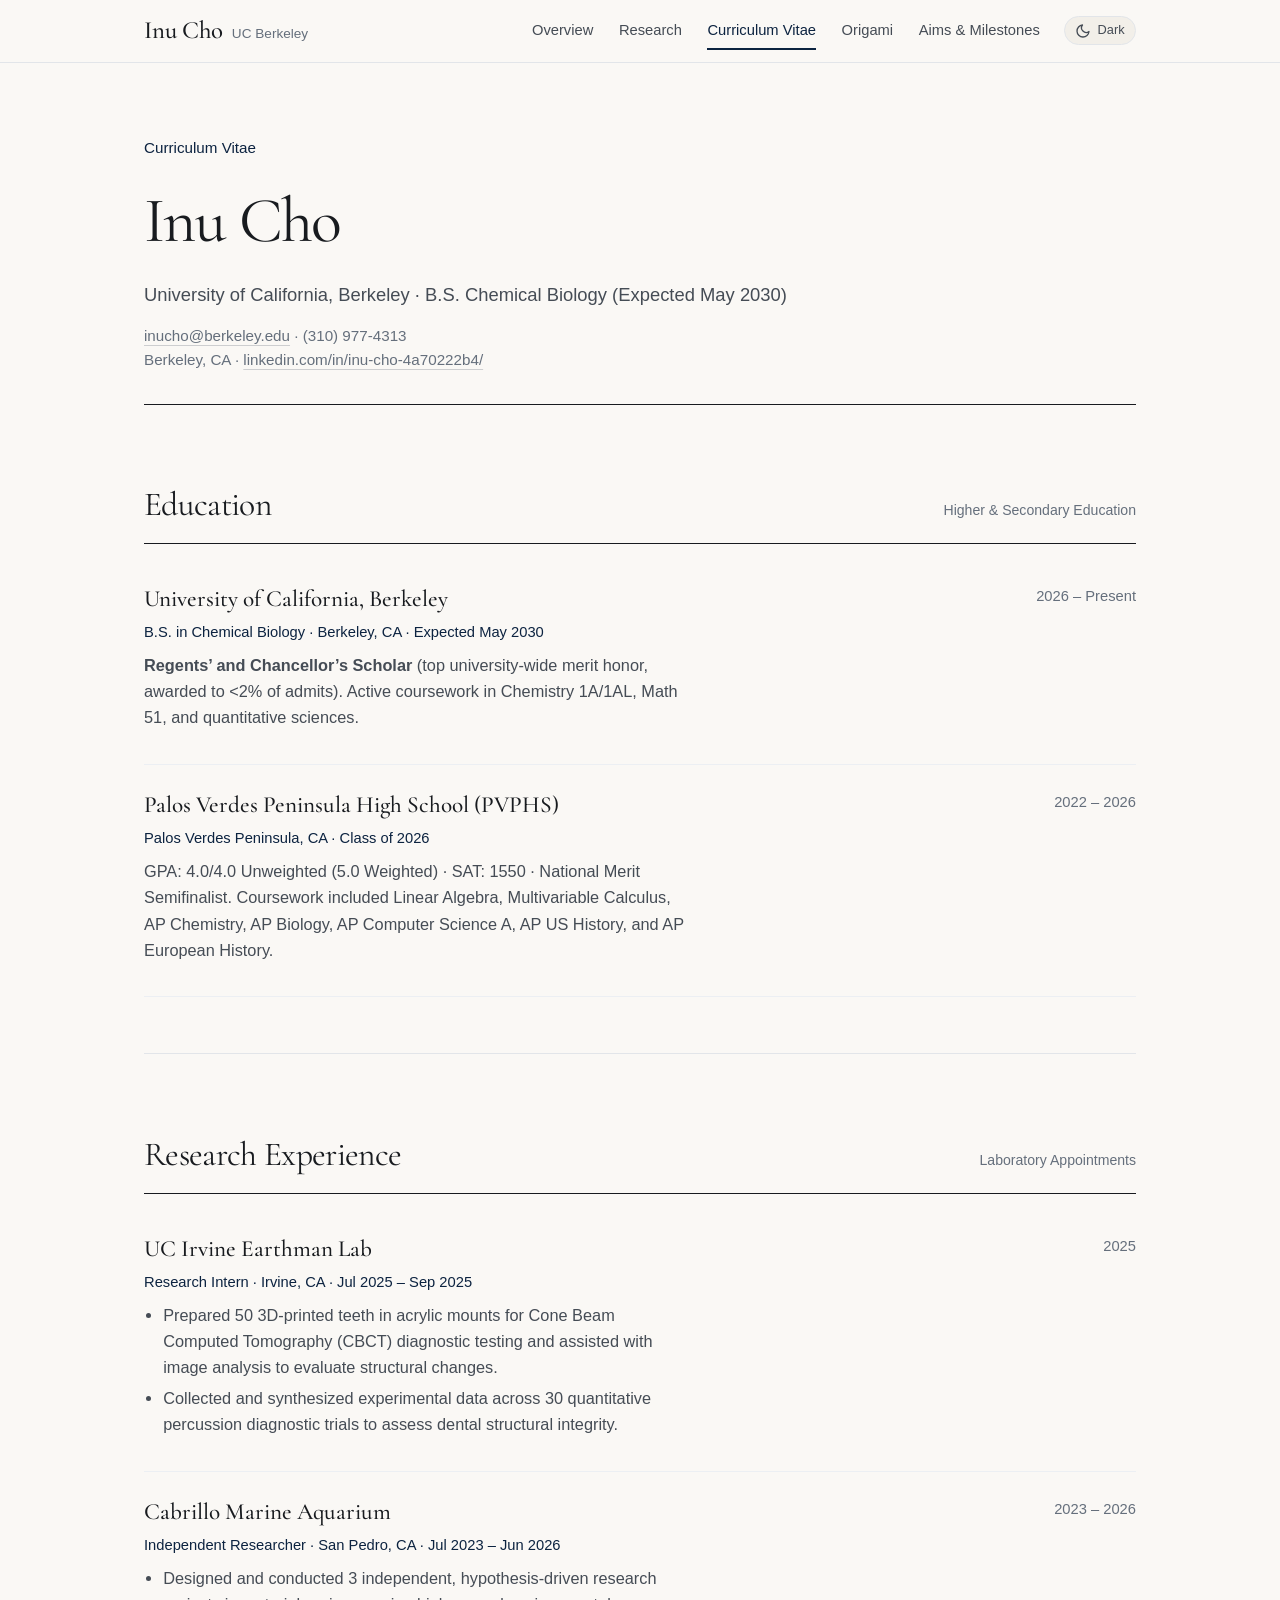
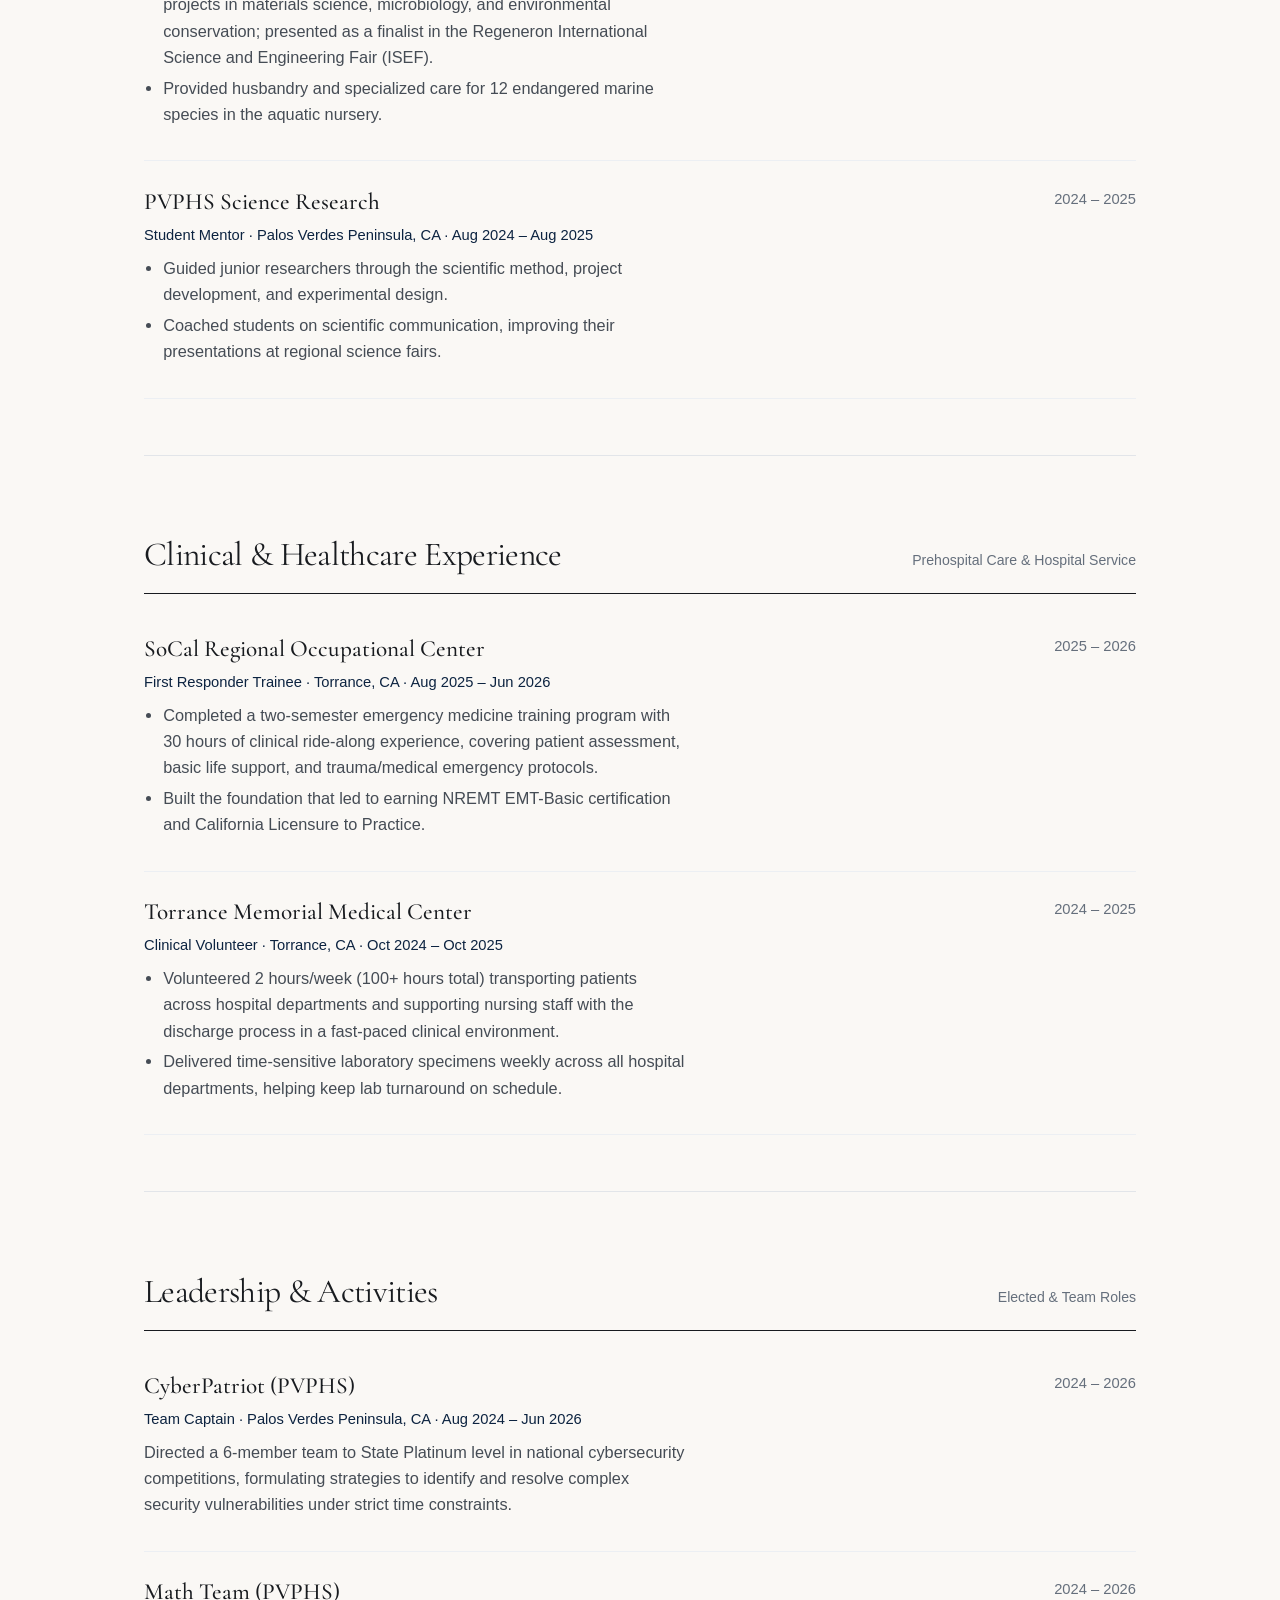
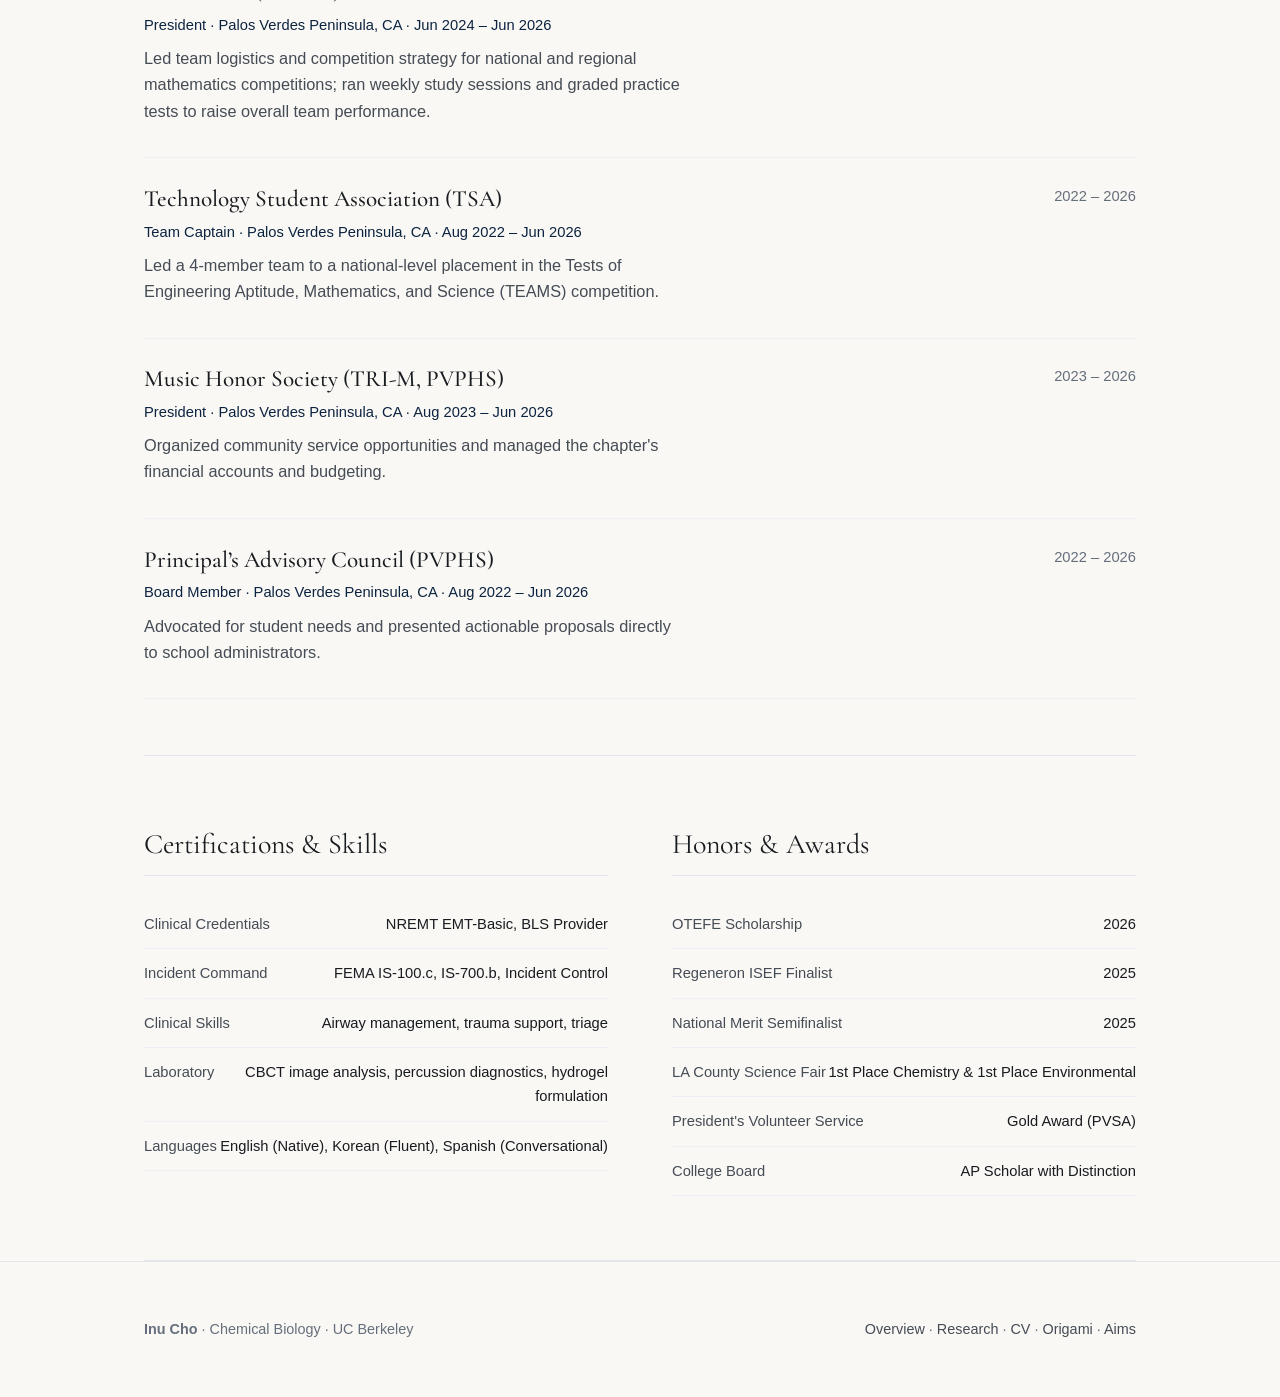
==== cv.html @ 5d8e4f41 "Initial portfolio commit" ====
<!doctype html>
<html lang="en">
<head>
<meta charset="utf-8">
<meta name="viewport" content="width=device-width,initial-scale=1">
<meta name="color-scheme" content="light dark">
<title>Curriculum Vitae — Inu Cho</title>
<meta name="description" content="Curriculum Vitae of Inu Cho: Regents' and Chancellor's Scholar at UC Berkeley, NREMT-Certified EMT, researcher.">
<link rel="icon" href="assets/favicon.svg" type="image/svg+xml">
<link rel="preconnect" href="https://fonts.googleapis.com">
<link rel="preconnect" href="https://fonts.gstatic.com" crossorigin>
<link href="https://fonts.googleapis.com/css2?family=Cormorant+Garamond:ital,wght@0,400;0,500;0,600;1,400&display=swap" rel="stylesheet">
<link rel="stylesheet" href="assets/site.css">
<script>
  (function() {
    try {
      const savedTheme = localStorage.getItem('inu_theme');
      if (savedTheme) {
        document.documentElement.setAttribute('data-theme', savedTheme);
      } else {
        const prefersDark = window.matchMedia('(prefers-color-scheme: dark)').matches;
        document.documentElement.setAttribute('data-theme', prefersDark ? 'dark' : 'light');
      }
    } catch (e) {}
  })();
</script>
</head>
<body>
<a class="skip" href="#main">Skip to main content</a>

<header class="site-nav-bar">
  <div class="wrap">
    <a class="brand" href="index.html">
      <span class="name">Inu Cho</span>
      <span class="role">UC Berkeley</span>
    </a>
    <div class="nav-cluster">
      <nav class="site-links" aria-label="Main Navigation">
        <a href="index.html">Overview</a>
        <a href="research.html">Research</a>
        <a href="cv.html" aria-current="page">Curriculum Vitae</a>
        <a href="origami.html">Origami</a>
        <a href="goals.html">Aims &amp; Milestones</a>
      </nav>
      <button class="theme-toggle" id="theme-toggle" type="button" aria-label="Toggle dark mode" title="Toggle dark mode">
        <svg class="theme-icon-sun" aria-hidden="true" width="16" height="16" viewBox="0 0 24 24" fill="none" stroke="currentColor" stroke-width="2" stroke-linecap="round" stroke-linejoin="round">
          <circle cx="12" cy="12" r="5"></circle>
          <line x1="12" y1="1" x2="12" y2="3"></line>
          <line x1="12" y1="21" x2="12" y2="23"></line>
          <line x1="4.22" y1="4.22" x2="5.64" y2="5.64"></line>
          <line x1="18.36" y1="18.36" x2="19.78" y2="19.78"></line>
          <line x1="1" y1="12" x2="3" y2="12"></line>
          <line x1="21" y1="12" x2="23" y2="12"></line>
          <line x1="4.22" y1="19.78" x2="5.64" y2="18.36"></line>
          <line x1="18.36" y1="5.64" x2="19.78" y2="4.22"></line>
        </svg>
        <svg class="theme-icon-moon" aria-hidden="true" width="16" height="16" viewBox="0 0 24 24" fill="none" stroke="currentColor" stroke-width="2" stroke-linecap="round" stroke-linejoin="round">
          <path d="M21 12.79A9 9 0 1 1 11.21 3 7 7 0 0 0 21 12.79z"></path>
        </svg>
        <span class="theme-toggle-text">Dark</span>
      </button>
    </div>
  </div>
</header>

<main class="wrap" id="main">
  <!-- CV Header: completely unified left-aligned stack -->
  <header class="cv-page-header" style="padding: 4.5rem 0 2rem; border-bottom: 1px solid var(--ink); text-align: left;">
    <p class="subhead" style="color: var(--navy); font-size: 0.95rem; font-weight: 500; margin: 0 0 0.5rem; text-align: left;">Curriculum Vitae</p>
    <h1 class="cv-page-name" style="font-family: var(--font-serif); font-size: clamp(2.75rem, 6vw, 4rem); font-weight: 400; margin: 0 0 0.4rem; letter-spacing: -0.025em; color: var(--ink); text-align: left;">
      Inu Cho
    </h1>
    <p class="cv-page-sub" style="font-size: 1.15rem; color: var(--muted); margin: 0 0 0.85rem; text-align: left;">
      University of California, Berkeley &middot; B.S. Chemical Biology (Expected May 2030)
    </p>
    <div class="cv-contact-lines" style="font-size: 0.95rem; color: var(--faint); line-height: 1.6; text-align: left; margin: 0; padding: 0;">
      <div style="text-align: left; margin: 0;"><a href="mailto:inucho@berkeley.edu">inucho@berkeley.edu</a> &middot; (310) 977-4313</div>
      <div style="text-align: left; margin: 0;">Berkeley, CA &middot; <a href="https://www.linkedin.com/in/inu-cho-4a70222b4/" target="_blank" rel="noopener">linkedin.com/in/inu-cho-4a70222b4/</a></div>
    </div>
  </header>

  <!-- Education -->
  <section class="content-section" id="education" data-sc-in>
    <div class="section-head">
      <h2>Education</h2>
      <span class="section-note">Higher &amp; Secondary Education</span>
    </div>

    <ul class="editorial-list">
      <li>
        <div>
          <h3 class="item-heading">University of California, Berkeley</h3>
          <div class="item-meta">B.S. in Chemical Biology · Berkeley, CA · Expected May 2030</div>
          <p class="item-desc">
            <strong>Regents’ and Chancellor’s Scholar</strong> (top university-wide merit honor, awarded to &lt;2% of admits). Active coursework in Chemistry 1A/1AL, Math 51, and quantitative sciences.
          </p>
        </div>
        <div class="item-date">2026 – Present</div>
      </li>

      <li>
        <div>
          <h3 class="item-heading">Palos Verdes Peninsula High School (PVPHS)</h3>
          <div class="item-meta">Palos Verdes Peninsula, CA · Class of 2026</div>
          <p class="item-desc">
            GPA: 4.0/4.0 Unweighted (5.0 Weighted) · SAT: 1550 · National Merit Semifinalist. Coursework included Linear Algebra, Multivariable Calculus, AP Chemistry, AP Biology, AP Computer Science A, AP US History, and AP European History.
          </p>
        </div>
        <div class="item-date">2022 – 2026</div>
      </li>
    </ul>
  </section>

  <!-- Research Experience -->
  <section class="content-section" id="research-experience" data-sc-in>
    <div class="section-head">
      <h2>Research Experience</h2>
      <span class="section-note">Laboratory Appointments</span>
    </div>

    <ul class="editorial-list">
      <li>
        <div>
          <h3 class="item-heading">UC Irvine Earthman Lab</h3>
          <div class="item-meta">Research Intern · Irvine, CA · Jul 2025 – Sep 2025</div>
          <div class="item-desc">
            <ul>
              <li>Prepared 50 3D-printed teeth in acrylic mounts for Cone Beam Computed Tomography (CBCT) diagnostic testing and assisted with image analysis to evaluate structural changes.</li>
              <li>Collected and synthesized experimental data across 30 quantitative percussion diagnostic trials to assess dental structural integrity.</li>
            </ul>
          </div>
        </div>
        <div class="item-date">2025</div>
      </li>

      <li>
        <div>
          <h3 class="item-heading">Cabrillo Marine Aquarium</h3>
          <div class="item-meta">Independent Researcher · San Pedro, CA · Jul 2023 – Jun 2026</div>
          <div class="item-desc">
            <ul>
              <li>Designed and conducted 3 independent, hypothesis-driven research projects in materials science, microbiology, and environmental conservation; presented as a finalist in the Regeneron International Science and Engineering Fair (ISEF).</li>
              <li>Provided husbandry and specialized care for 12 endangered marine species in the aquatic nursery.</li>
            </ul>
          </div>
        </div>
        <div class="item-date">2023 – 2026</div>
      </li>

      <li>
        <div>
          <h3 class="item-heading">PVPHS Science Research</h3>
          <div class="item-meta">Student Mentor · Palos Verdes Peninsula, CA · Aug 2024 – Aug 2025</div>
          <div class="item-desc">
            <ul>
              <li>Guided junior researchers through the scientific method, project development, and experimental design.</li>
              <li>Coached students on scientific communication, improving their presentations at regional science fairs.</li>
            </ul>
          </div>
        </div>
        <div class="item-date">2024 – 2025</div>
      </li>
    </ul>
  </section>

  <!-- Clinical & Healthcare Experience -->
  <section class="content-section" id="clinical" data-sc-in>
    <div class="section-head">
      <h2>Clinical &amp; Healthcare Experience</h2>
      <span class="section-note">Prehospital Care &amp; Hospital Service</span>
    </div>

    <ul class="editorial-list">
      <li>
        <div>
          <h3 class="item-heading">SoCal Regional Occupational Center</h3>
          <div class="item-meta">First Responder Trainee · Torrance, CA · Aug 2025 – Jun 2026</div>
          <div class="item-desc">
            <ul>
              <li>Completed a two-semester emergency medicine training program with 30 hours of clinical ride-along experience, covering patient assessment, basic life support, and trauma/medical emergency protocols.</li>
              <li>Built the foundation that led to earning NREMT EMT-Basic certification and California Licensure to Practice.</li>
            </ul>
          </div>
        </div>
        <div class="item-date">2025 – 2026</div>
      </li>

      <li>
        <div>
          <h3 class="item-heading">Torrance Memorial Medical Center</h3>
          <div class="item-meta">Clinical Volunteer · Torrance, CA · Oct 2024 – Oct 2025</div>
          <div class="item-desc">
            <ul>
              <li>Volunteered 2 hours/week (100+ hours total) transporting patients across hospital departments and supporting nursing staff with the discharge process in a fast-paced clinical environment.</li>
              <li>Delivered time-sensitive laboratory specimens weekly across all hospital departments, helping keep lab turnaround on schedule.</li>
            </ul>
          </div>
        </div>
        <div class="item-date">2024 – 2025</div>
      </li>
    </ul>
  </section>

  <!-- Leadership & Activities -->
  <section class="content-section" id="leadership" data-sc-in>
    <div class="section-head">
      <h2>Leadership &amp; Activities</h2>
      <span class="section-note">Elected &amp; Team Roles</span>
    </div>

    <ul class="editorial-list">
      <li>
        <div>
          <h3 class="item-heading">CyberPatriot (PVPHS)</h3>
          <div class="item-meta">Team Captain · Palos Verdes Peninsula, CA · Aug 2024 – Jun 2026</div>
          <div class="item-desc">
            Directed a 6-member team to State Platinum level in national cybersecurity competitions, formulating strategies to identify and resolve complex security vulnerabilities under strict time constraints.
          </div>
        </div>
        <div class="item-date">2024 – 2026</div>
      </li>

      <li>
        <div>
          <h3 class="item-heading">Math Team (PVPHS)</h3>
          <div class="item-meta">President · Palos Verdes Peninsula, CA · Jun 2024 – Jun 2026</div>
          <div class="item-desc">
            Led team logistics and competition strategy for national and regional mathematics competitions; ran weekly study sessions and graded practice tests to raise overall team performance.
          </div>
        </div>
        <div class="item-date">2024 – 2026</div>
      </li>

      <li>
        <div>
          <h3 class="item-heading">Technology Student Association (TSA)</h3>
          <div class="item-meta">Team Captain · Palos Verdes Peninsula, CA · Aug 2022 – Jun 2026</div>
          <div class="item-desc">
            Led a 4-member team to a national-level placement in the Tests of Engineering Aptitude, Mathematics, and Science (TEAMS) competition.
          </div>
        </div>
        <div class="item-date">2022 – 2026</div>
      </li>

      <li>
        <div>
          <h3 class="item-heading">Music Honor Society (TRI-M, PVPHS)</h3>
          <div class="item-meta">President · Palos Verdes Peninsula, CA · Aug 2023 – Jun 2026</div>
          <div class="item-desc">
            Organized community service opportunities and managed the chapter's financial accounts and budgeting.
          </div>
        </div>
        <div class="item-date">2023 – 2026</div>
      </li>

      <li>
        <div>
          <h3 class="item-heading">Principal’s Advisory Council (PVPHS)</h3>
          <div class="item-meta">Board Member · Palos Verdes Peninsula, CA · Aug 2022 – Jun 2026</div>
          <div class="item-desc">
            Advocated for student needs and presented actionable proposals directly to school administrators.
          </div>
        </div>
        <div class="item-date">2022 – 2026</div>
      </li>
    </ul>
  </section>

  <!-- Certifications, Skills & Honors Grid -->
  <section class="grid-two-col" data-sc-in>
    <div class="grid-col">
      <h3>Certifications &amp; Skills</h3>
      <ul class="info-rows">
        <li><span class="label">Clinical Credentials</span><span class="val">NREMT EMT-Basic, BLS Provider</span></li>
        <li><span class="label">Incident Command</span><span class="val">FEMA IS-100.c, IS-700.b, Incident Control</span></li>
        <li><span class="label">Clinical Skills</span><span class="val">Airway management, trauma support, triage</span></li>
        <li><span class="label">Laboratory</span><span class="val">CBCT image analysis, percussion diagnostics, hydrogel formulation</span></li>
        <li><span class="label">Languages</span><span class="val">English (Native), Korean (Fluent), Spanish (Conversational)</span></li>
      </ul>
    </div>

    <div class="grid-col">
      <h3>Honors &amp; Awards</h3>
      <ul class="info-rows">
        <li><span class="label">OTEFE Scholarship</span><span class="val">2026</span></li>
        <li><span class="label">Regeneron ISEF Finalist</span><span class="val">2025</span></li>
        <li><span class="label">National Merit Semifinalist</span><span class="val">2025</span></li>
        <li><span class="label">LA County Science Fair</span><span class="val">1st Place Chemistry &amp; 1st Place Environmental</span></li>
        <li><span class="label">President's Volunteer Service</span><span class="val">Gold Award (PVSA)</span></li>
        <li><span class="label">College Board</span><span class="val">AP Scholar with Distinction</span></li>
      </ul>
    </div>
  </section>
</main>

<footer class="site-footer">
  <div class="wrap">
    <div>
      <strong>Inu Cho</strong> &middot; Chemical Biology &middot; UC Berkeley
    </div>
    <div>
      <a href="index.html">Overview</a> &middot;
      <a href="research.html">Research</a> &middot;
      <a href="cv.html">CV</a> &middot;
      <a href="origami.html">Origami</a> &middot;
      <a href="goals.html">Aims</a>
    </div>
  </div>
</footer>

<script src="assets/scrollcraft.js"></script>
<script src="assets/site.js"></script>
</body>
</html>
---- assets/site.css ----
/* ==========================================================================
   Inu Cho — Academic & Clinical Portfolio
   Design Authority & Craft System
   Palette: Elegant Off-White (#FAF8F5), Deep Oxford Navy (#0C2340), Crisp Ink (#181B1F)
   ========================================================================== */

:root {
  color-scheme: light dark;

  /* Refined Editorial Palette — Light (Default) */
  --bg:           #FAF8F5;   /* Warm parchment off-white */
  --surface:      #F2EFE9;   /* Subtle tinted stone */
  --card-bg:      #FFFFFF;
  --ink:          #181B1F;   /* Crisp deep charcoal */
  --navy:         #0C2340;   /* Academic Oxford/Berkeley navy */
  --navy-hover:   #061324;
  --navy-wash:    #EEF3F8;   /* Quiet tinted slate */
  --navy-border:  #D4DFEC;
  --muted:        #454C55;   /* Secondary prose */
  --faint:        #6E7782;   /* Metadata & subtle dates */
  --rule:         #E2E5E9;   /* Hairline borders */
  --rule-subtle:  #ECEFF3;
  --focus:        #0C2340;
  --shadow-sm:    0 1px 3px rgba(12, 35, 64, 0.05);
  --shadow-md:    0 4px 16px rgba(12, 35, 64, 0.08);

  /* Typography */
  --font-serif: "Cormorant Garamond", "Newsreader", "Iowan Old Style", Georgia, serif;
  --font-sans:  -apple-system, BlinkMacSystemFont, "Segoe UI", Roboto, "Helvetica Neue", Arial, sans-serif;
}

@media (prefers-color-scheme: dark) {
  :root:not([data-theme="light"]) {
    color-scheme: dark;
    --bg:           #0D131A;   /* Deep midnight slate navy */
    --surface:      #141D26;   /* Rich surface */
    --card-bg:      #111822;
    --ink:          #F0F4F8;   /* Bright warm ivory */
    --navy:         #8CB4E0;   /* Luminous Berkeley blue */
    --navy-hover:   #A9CAF0;
    --navy-wash:    #172433;
    --navy-border:  #25374C;
    --muted:        #B4C0CE;
    --faint:        #8E9CAE;
    --rule:         #222F3E;
    --rule-subtle:  #182330;
    --focus:        #8CB4E0;
    --shadow-sm:    0 1px 3px rgba(0, 0, 0, 0.35);
    --shadow-md:    0 4px 16px rgba(0, 0, 0, 0.55);
  }
}

html[data-theme="light"] {
  color-scheme: light !important;
  --bg:           #FAF8F5;
  --surface:      #F2EFE9;
  --card-bg:      #FFFFFF;
  --ink:          #181B1F;
  --navy:         #0C2340;
  --navy-hover:   #061324;
  --navy-wash:    #EEF3F8;
  --navy-border:  #D4DFEC;
  --muted:        #454C55;
  --faint:        #656F7C;
  --rule:         #E2E5E9;
  --rule-subtle:  #ECEFF3;
  --focus:        #0C2340;
  --shadow-sm:    0 1px 3px rgba(12, 35, 64, 0.05);
  --shadow-md:    0 4px 16px rgba(12, 35, 64, 0.08);
}

html[data-theme="dark"] {
  color-scheme: dark !important;
  --bg:           #0D131A;
  --surface:      #141D26;
  --card-bg:      #111822;
  --ink:          #F0F4F8;
  --navy:         #8CB4E0;
  --navy-hover:   #A9CAF0;
  --navy-wash:    #172433;
  --navy-border:  #25374C;
  --muted:        #B4C0CE;
  --faint:        #8E9CAE;
  --rule:         #222F3E;
  --rule-subtle:  #182330;
  --focus:        #8CB4E0;
  --shadow-sm:    0 1px 3px rgba(0, 0, 0, 0.35);
  --shadow-md:    0 4px 16px rgba(0, 0, 0, 0.55);
}

*, *::before, *::after {
  box-sizing: border-box;
}

html {
  -webkit-text-size-adjust: 100%;
  scroll-padding-top: 5rem;
  scroll-behavior: smooth;
  -webkit-overflow-scrolling: touch;
}

@media (prefers-reduced-motion: no-preference) {
  html {
    scroll-behavior: smooth;
  }
}

/* Enable native multi-page view transitions */
@view-transition {
  navigation: auto;
}

@media (prefers-reduced-motion: no-preference) {
  ::view-transition-old(root) {
    animation: 160ms cubic-bezier(0.4, 0, 1, 1) both vtFadeOut;
  }
  ::view-transition-new(root) {
    animation: 220ms cubic-bezier(0.16, 1, 0.3, 1) both vtFadeIn;
  }
  @keyframes vtFadeOut {
    from { opacity: 1; transform: translateY(0); }
    to { opacity: 0; transform: translateY(-3px); }
  }
  @keyframes vtFadeIn {
    from { opacity: 0; transform: translateY(3px); }
    to { opacity: 1; transform: translateY(0); }
  }

  /* Progressive smooth entrance animation */
  main {
    animation: mainFadeIn 0.24s cubic-bezier(0.16, 1, 0.3, 1) backwards;
  }
  body.page-leaving main {
    opacity: 0;
    transform: translateY(-3px);
    transition: opacity 0.14s cubic-bezier(0.4, 0, 1, 1), transform 0.14s cubic-bezier(0.4, 0, 1, 1);
  }
  @keyframes mainFadeIn {
    from {
      opacity: 0;
      transform: translateY(4px);
    }
    to {
      opacity: 1;
      transform: translateY(0);
    }
  }
}

/* Tailored slim, smooth scrollbar */
@media (pointer: fine) {
  ::-webkit-scrollbar {
    width: 9px;
    height: 9px;
  }
  ::-webkit-scrollbar-track {
    background: var(--bg);
  }
  ::-webkit-scrollbar-thumb {
    background: var(--rule);
    border: 2px solid var(--bg);
    border-radius: 999px;
  }
  ::-webkit-scrollbar-thumb:hover {
    background: var(--faint);
  }
  * {
    scrollbar-width: thin;
    scrollbar-color: var(--rule) var(--bg);
  }
}

body {
  margin: 0;
  background-color: var(--bg);
  color: var(--ink);
  font-family: var(--font-sans);
  font-size: 1.0625rem;
  line-height: 1.65;
  font-weight: 400;
  -webkit-font-smoothing: antialiased;
  -moz-osx-font-smoothing: grayscale;
  min-height: 100dvh;
  display: flex;
  flex-direction: column;
}

/* Browser surface customization — custom scrollbars, selection, focus */
::selection {
  background-color: var(--navy-wash);
  color: var(--navy);
}

main {
  flex: 1;
  width: 100%;
}

img {
  max-width: 100%;
  height: auto;
  display: block;
}

p {
  margin: 0 0 1.25em;
  max-width: 65ch;
}

ul, ol {
  margin: 0;
  padding: 0;
  list-style: none;
}

/* Tasteful links: quiet hairline underline that turns navy on hover */
a {
  color: inherit;
  text-decoration: underline;
  text-decoration-thickness: 1px;
  text-underline-offset: 0.24em;
  text-decoration-color: color-mix(in srgb, currentColor 30%, transparent);
  transition: color 0.15s ease, text-decoration-color 0.15s ease;
}

a:hover {
  color: var(--navy);
  text-decoration-color: var(--navy);
}

:focus-visible {
  outline: 2px solid var(--focus);
  outline-offset: 3px;
  border-radius: 2px;
}

.wrap {
  max-width: 66rem;
  margin: 0 auto;
  padding: 0 2rem;
}

.skip {
  position: absolute;
  left: 1.5rem;
  top: -3.5rem;
  background: var(--surface);
  color: var(--ink);
  padding: 0.5rem 1rem;
  z-index: 100;
  font-size: 0.85rem;
  border: 1px solid var(--rule);
}
.skip:focus {
  top: 1rem;
}

/* ==========================================================================
   Header Navigation — Minimal, refined, perfectly aligned
   ========================================================================== */

.site-nav-bar {
  position: sticky;
  top: 0;
  z-index: 50;
  background: color-mix(in srgb, var(--bg) 92%, transparent);
  backdrop-filter: blur(12px);
  -webkit-backdrop-filter: blur(12px);
  border-bottom: 1px solid var(--rule);
}

.site-nav-bar .wrap {
  display: flex;
  align-items: center;
  justify-content: space-between;
  min-height: 3.85rem;
  gap: 1.5rem;
}

.brand {
  display: flex;
  align-items: baseline;
  gap: 0.6rem;
  text-decoration: none;
  color: var(--ink);
}

.brand .name {
  font-family: var(--font-serif);
  font-size: 1.55rem;
  font-weight: 500;
  letter-spacing: -0.01em;
  color: var(--ink);
}

.brand .role {
  font-size: 0.85rem;
  color: var(--faint);
  font-weight: 400;
}

.nav-cluster {
  display: flex;
  align-items: center;
  gap: 1.5rem;
}

.site-links {
  display: flex;
  gap: 1.6rem;
  font-size: 0.92rem;
}

.site-links a {
  text-decoration: none;
  color: var(--muted);
  padding: 0.35rem 0;
  border-bottom: 2px solid transparent;
  transition: color 0.15s ease, border-color 0.15s ease;
}

.site-links a:hover {
  color: var(--ink);
}

.site-links a[aria-current="page"] {
  color: var(--navy);
  font-weight: 500;
  border-bottom-color: var(--navy);
}

/* Tasteful Theme Switcher */
.theme-toggle {
  display: inline-flex;
  align-items: center;
  gap: 0.4rem;
  background: var(--surface);
  color: var(--muted);
  border: 1px solid var(--rule);
  padding: 0.35rem 0.65rem;
  border-radius: 999px;
  font-family: inherit;
  font-size: 0.8rem;
  font-weight: 500;
  cursor: pointer;
  line-height: 1;
  transition: background-color 0.15s ease, color 0.15s ease, border-color 0.15s ease;
}

.theme-toggle:hover {
  background: var(--navy-wash);
  color: var(--navy);
  border-color: var(--navy-border);
}

.theme-toggle svg {
  flex-shrink: 0;
}

/* Sun/Moon icon visibility based on data-theme and media query */
.theme-icon-sun {
  display: none;
}
.theme-icon-moon {
  display: block;
}

:root[data-theme="dark"] .theme-icon-sun {
  display: block;
}
:root[data-theme="dark"] .theme-icon-moon {
  display: none;
}

@media (prefers-color-scheme: dark) {
  :root:not([data-theme="light"]) .theme-icon-sun {
    display: block;
  }
  :root:not([data-theme="light"]) .theme-icon-moon {
    display: none;
  }
}

@media (max-width: 768px) {
  .site-nav-bar .wrap {
    flex-direction: column;
    align-items: flex-start;
    padding-block: 0.85rem;
    gap: 0.75rem;
  }
  .nav-cluster {
    width: 100%;
    justify-content: space-between;
    gap: 1rem;
    flex-wrap: wrap;
  }
  .site-links {
    gap: 1.15rem;
    flex-wrap: wrap;
  }
}

/* ==========================================================================
   Hero Section — Clean portrait, poised editorial introduction
   ========================================================================== */

.hero-profile {
  padding: 4.5rem 0 3.25rem;
  display: grid;
  grid-template-columns: 1fr 200px;
  gap: 4rem;
  align-items: center;
  border-bottom: 1px solid var(--rule);
}

.hero-profile .subhead {
  font-size: 0.95rem;
  font-weight: 500;
  color: var(--navy);
  letter-spacing: 0.01em;
  margin: 0 0 0.85rem;
}

h1.hero-title {
  font-family: var(--font-serif);
  font-size: clamp(3rem, 7vw, 4.5rem);
  font-weight: 400;
  line-height: 1.05;
  letter-spacing: -0.03em;
  margin: 0 0 1.25rem;
  color: var(--ink);
}

.hero-bio {
  font-size: 1.2rem;
  line-height: 1.6;
  color: var(--muted);
  max-width: 54ch;
  margin: 0 0 2rem;
}

.hero-actions {
  display: flex;
  flex-wrap: wrap;
  gap: 1rem;
  font-size: 0.92rem;
}

.btn {
  display: inline-flex;
  align-items: center;
  gap: 0.45rem;
  padding: 0.65rem 1.35rem;
  border-radius: 4px;
  font-weight: 500;
  text-decoration: none;
  transition: all 0.15s ease;
}

.btn-primary {
  background: var(--navy);
  color: #FFFFFF;
  border: 1px solid var(--navy);
}
.btn-primary:hover {
  background: color-mix(in srgb, var(--navy) 85%, black);
  color: #FFFFFF;
}

.btn-secondary {
  background: var(--surface);
  color: var(--ink);
  border: 1px solid var(--rule);
}
.btn-secondary:hover {
  border-color: var(--muted);
  color: var(--ink);
}

.portrait-wrapper {
  width: 190px;
  margin-left: auto;
}

.portrait-photo {
  width: 100%;
  aspect-ratio: 4 / 5;
  border-radius: 4px;
  object-fit: cover;
  box-shadow: 0 4px 16px rgba(0, 0, 0, 0.04);
}

@media (max-width: 820px) {
  .hero-profile {
    grid-template-columns: 1fr;
    gap: 2.5rem;
    padding-top: 3.5rem;
  }
  .portrait-wrapper {
    order: -1;
    margin-left: 0;
    width: 150px;
  }
}

/* ==========================================================================
   Status Banner — Discreet, thoughtful "Currently" note
   ========================================================================== */

.current-status {
  padding: 1.5rem 0;
  border-bottom: 1px solid var(--rule);
  display: flex;
  align-items: baseline;
  gap: 2rem;
  font-size: 0.98rem;
}

.status-tag {
  font-size: 0.82rem;
  font-weight: 600;
  text-transform: uppercase;
  letter-spacing: 0.06em;
  color: var(--navy);
  white-space: nowrap;
}

.status-text {
  color: var(--muted);
  line-height: 1.55;
  margin: 0;
  max-width: none;
}

@media (max-width: 680px) {
  .current-status {
    flex-direction: column;
    gap: 0.35rem;
  }
}

/* ==========================================================================
   Editorial Content Sections & Clean Lists
   ========================================================================== */

.content-section {
  padding: 4.5rem 0 3.5rem;
  border-bottom: 1px solid var(--rule);
}

.section-head {
  display: flex;
  justify-content: space-between;
  align-items: baseline;
  margin-bottom: 2rem;
  border-bottom: 1px solid var(--ink);
  padding-bottom: 0.65rem;
}

.section-head h2 {
  font-family: var(--font-serif);
  font-size: 2.1rem;
  font-weight: 400;
  margin: 0;
  letter-spacing: -0.02em;
}

.section-head .section-note {
  font-size: 0.88rem;
  color: var(--faint);
}

/* Clean, balanced rows */
.editorial-list > li {
  padding: 1.6rem 0;
  border-bottom: 1px solid var(--rule-subtle);
  display: grid;
  grid-template-columns: 1fr 140px;
  gap: 0.25rem 2rem;
}

.editorial-list > li:first-child {
  padding-top: 0.5rem;
}

.editorial-list .item-heading {
  font-family: var(--font-serif);
  font-size: 1.45rem;
  font-weight: 500;
  line-height: 1.3;
  margin: 0 0 0.35rem;
  color: var(--ink);
}

.editorial-list .item-heading a {
  text-decoration: none;
}
.editorial-list .item-heading a:hover {
  color: var(--navy);
}

.editorial-list .item-meta {
  color: var(--navy);
  font-weight: 500;
  font-size: 0.92rem;
  margin-bottom: 0.5rem;
}

.editorial-list .item-desc {
  font-size: 1.02rem;
  color: var(--muted);
  line-height: 1.6;
  margin: 0 0 0.5rem;
  max-width: 60ch;
}

.editorial-list .item-desc ul {
  margin: 0.4rem 0 0;
  padding-left: 1.2rem;
  list-style: disc;
}
.editorial-list .item-desc ul li {
  margin-bottom: 0.3rem;
}

.editorial-list .item-badges {
  display: flex;
  flex-wrap: wrap;
  gap: 0.5rem 1rem;
  font-size: 0.88rem;
  color: var(--faint);
}

.editorial-list .item-date {
  font-size: 0.92rem;
  color: var(--faint);
  text-align: right;
  font-variant-numeric: tabular-nums;
}

@media (max-width: 680px) {
  .editorial-list > li {
    grid-template-columns: 1fr;
  }
  .editorial-list .item-date {
    text-align: left;
    margin-top: 0.25rem;
  }
}

/* Two-column overview grid */
.grid-two-col {
  display: grid;
  grid-template-columns: 1fr 1fr;
  gap: 4rem;
  padding: 4rem 0;
  border-bottom: 1px solid var(--rule);
}

.grid-col h3 {
  font-family: var(--font-serif);
  font-size: 1.75rem;
  font-weight: 400;
  margin: 0 0 1.25rem;
  padding-bottom: 0.5rem;
  border-bottom: 1px solid var(--rule);
  color: var(--ink);
}

.grid-col p {
  font-size: 1.0625rem;
  color: var(--muted);
  line-height: 1.65;
}

.info-rows {
  margin-top: 1.5rem;
}

.info-rows li {
  display: flex;
  justify-content: space-between;
  padding: 0.75rem 0;
  border-bottom: 1px solid var(--rule-subtle);
  font-size: 0.92rem;
}

.info-rows .label {
  color: var(--muted);
}
.info-rows .val {
  color: var(--ink);
  font-weight: 500;
  text-align: right;
}

@media (max-width: 768px) {
  .grid-two-col {
    grid-template-columns: 1fr;
    gap: 2.5rem;
  }
}

/* ==========================================================================
   Milestones & Timeline
   ========================================================================== */

.timeline-flow {
  position: relative;
  padding-left: 2rem;
  margin-left: 0.5rem;
  border-left: 1px solid var(--rule);
}

.timeline-step {
  position: relative;
  padding-bottom: 2.25rem;
}

.timeline-step::before {
  content: "";
  position: absolute;
  left: -2.35rem;
  top: 0.45rem;
  width: 9px;
  height: 9px;
  border-radius: 50%;
  background: var(--bg);
  border: 2px solid var(--navy);
}

.timeline-step .step-date {
  font-size: 0.85rem;
  color: var(--faint);
  font-weight: 500;
  margin-bottom: 0.25rem;
}

.timeline-step .step-title {
  font-family: var(--font-serif);
  font-size: 1.4rem;
  font-weight: 500;
  margin: 0 0 0.35rem;
  color: var(--ink);
}

.timeline-step .step-detail {
  font-size: 1rem;
  color: var(--muted);
  line-height: 1.55;
  margin: 0;
}

/* ==========================================================================
   Origami Portfolio — Applied Geometry & Spatial Articulation
   ========================================================================== */

.origami-grid {
  display: grid;
  grid-template-columns: repeat(2, 1fr);
  gap: 2.25rem;
  margin-top: 1.5rem;
}

.origami-card {
  background: var(--card-bg);
  border: 1px solid var(--rule);
  border-radius: 2px;
  overflow: hidden;
  display: flex;
  flex-direction: column;
  transition: border-color 0.2s ease, box-shadow 0.2s ease;
}

.origami-card:hover {
  border-color: var(--navy-border);
  box-shadow: var(--shadow-md);
}

.origami-media {
  position: relative;
  background: var(--surface);
  aspect-ratio: 4 / 3;
  overflow: hidden;
  border-bottom: 1px solid var(--rule-subtle);
  cursor: pointer;
}

.origami-media img {
  width: 100%;
  height: 100%;
  object-fit: cover;
  object-position: center;
  transition: transform 0.35s ease;
}

.origami-card:hover .origami-media img {
  transform: scale(1.025);
}

.origami-plate-badge {
  position: absolute;
  bottom: 0.75rem;
  right: 0.75rem;
  background: color-mix(in srgb, var(--ink) 85%, transparent);
  color: #FFFFFF;
  font-size: 0.75rem;
  font-weight: 500;
  padding: 0.3rem 0.65rem;
  border-radius: 999px;
  backdrop-filter: blur(8px);
  -webkit-backdrop-filter: blur(8px);
  letter-spacing: 0.02em;
  opacity: 0.9;
  transition: opacity 0.15s ease, background 0.15s ease;
}

.origami-card:hover .origami-plate-badge {
  opacity: 1;
  background: #0C2340;
  color: #FFFFFF;
}

.origami-body {
  padding: 1.75rem;
  display: flex;
  flex-direction: column;
  flex: 1;
}

.origami-meta-top {
  display: flex;
  justify-content: space-between;
  align-items: baseline;
  margin-bottom: 0.5rem;
}

.origami-plate-num {
  font-size: 0.75rem;
  letter-spacing: 0.08em;
  text-transform: uppercase;
  color: var(--faint);
  font-weight: 600;
}

.origami-designer {
  font-size: 0.88rem;
  color: var(--navy);
  font-weight: 500;
}

.origami-title {
  font-family: var(--font-serif);
  font-size: 1.65rem;
  font-weight: 500;
  line-height: 1.15;
  margin: 0 0 0.85rem;
  color: var(--ink);
}

.origami-specs {
  display: flex;
  flex-wrap: wrap;
  gap: 0.5rem;
  margin-bottom: 1rem;
}

.origami-spec-pill {
  background: var(--surface);
  color: var(--muted);
  font-size: 0.78rem;
  padding: 0.2rem 0.6rem;
  border-radius: 2px;
  border: 1px solid var(--rule-subtle);
  font-variant-numeric: tabular-nums;
}

.origami-analysis {
  font-size: 0.96rem;
  line-height: 1.6;
  color: var(--muted);
  margin: 0;
  flex: 1;
}

.origami-action {
  margin-top: 1.25rem;
  padding-top: 1rem;
  border-top: 1px solid var(--rule-subtle);
  display: flex;
  justify-content: space-between;
  align-items: center;
}

.origami-btn-plate {
  display: inline-flex;
  align-items: center;
  gap: 0.35rem;
  font-size: 0.85rem;
  color: var(--navy);
  font-weight: 500;
  text-decoration: none;
  cursor: pointer;
  background: none;
  border: none;
  padding: 0;
  font-family: inherit;
}

.origami-btn-plate:hover {
  text-decoration: underline;
}

/* Lightbox Dialog */
.plate-lightbox {
  padding: 0;
  border: 1px solid var(--rule);
  border-radius: 4px;
  background: var(--bg);
  color: var(--ink);
  max-width: 90vw;
  max-height: 90vh;
  box-shadow: 0 20px 48px rgba(0, 0, 0, 0.45);
}

.plate-lightbox::backdrop {
  background: rgba(10, 15, 22, 0.75);
  backdrop-filter: blur(8px);
  -webkit-backdrop-filter: blur(8px);
}

.lightbox-inner {
  display: flex;
  flex-direction: column;
  max-height: 90vh;
}

.lightbox-header {
  display: flex;
  justify-content: space-between;
  align-items: center;
  padding: 1rem 1.5rem;
  border-bottom: 1px solid var(--rule);
  background: var(--surface);
}

.lightbox-title {
  font-family: var(--font-serif);
  font-size: 1.35rem;
  font-weight: 500;
  margin: 0;
  color: var(--ink);
}

.lightbox-meta {
  font-size: 0.85rem;
  color: var(--faint);
  margin-left: 0.75rem;
}

.lightbox-close {
  background: transparent;
  border: 1px solid var(--rule);
  border-radius: 50%;
  width: 2rem;
  height: 2rem;
  display: flex;
  align-items: center;
  justify-content: center;
  cursor: pointer;
  color: var(--muted);
  font-size: 1.25rem;
  line-height: 1;
}

.lightbox-close:hover {
  color: var(--ink);
  background: var(--rule-subtle);
}

.lightbox-body {
  padding: 1rem;
  overflow: auto;
  display: flex;
  justify-content: center;
  align-items: center;
  background: #000000;
}

.lightbox-img {
  max-width: 100%;
  max-height: 75vh;
  object-fit: contain;
}

@media (max-width: 860px) {
  .origami-grid {
    grid-template-columns: 1fr;
    gap: 2rem;
  }
}

/* ==========================================================================
   CV Page Header — Unified left-aligned editorial stack
   ========================================================================== */

.cv-page-header {
  padding: 4.5rem 0 2rem;
  border-bottom: 1px solid var(--ink);
  text-align: left;
}

.cv-page-name {
  font-family: var(--font-serif);
  font-size: clamp(2.75rem, 6vw, 4rem);
  font-weight: 400;
  margin: 0 0 0.4rem;
  letter-spacing: -0.025em;
  color: var(--ink);
  text-align: left;
}

.cv-page-sub {
  font-size: 1.15rem;
  color: var(--muted);
  margin: 0 0 0.85rem;
  text-align: left;
}

.cv-contact-lines,
.cv-contact-line {
  font-size: 0.95rem;
  color: var(--faint);
  line-height: 1.6;
  text-align: left;
  margin: 0;
  padding: 0;
}

.cv-contact-lines div {
  text-align: left;
  margin: 0;
  padding: 0;
}

.cv-contact-line {
  display: flex;
  flex-wrap: wrap;
  align-items: center;
  gap: 0.35rem 0.65rem;
}

.cv-contact-line .dot {
  color: var(--rule);
  user-select: none;
}

/* ==========================================================================
   ScrollCraft Integration — Eased reveals, micro-depth, and fluid momentum
   ========================================================================== */

:root {
  --sc-ease-out: cubic-bezier(0.23, 1, 0.32, 1);
  --sc-ease-in-out: cubic-bezier(0.77, 0, 0.175, 1);
}

[data-sc-in] {
  opacity: 0;
  transform: translateY(18px);
  transition: opacity 550ms var(--sc-ease-out), transform 550ms var(--sc-ease-out);
  will-change: opacity, transform;
}

[data-sc-in].sc-in {
  opacity: 1;
  transform: translateY(0);
}

@media (prefers-reduced-motion: reduce) {
  [data-sc-in] {
    opacity: 1 !important;
    transform: none !important;
    transition: none !important;
  }
}

/* Micro-depth on interactive cards */
[data-sc-tilt] {
  transform-style: preserve-3d;
  will-change: transform;
}

/* ==========================================================================
   Footer
   ========================================================================== */

.site-footer {
  padding: 3.5rem 0;
  font-size: 0.9rem;
  color: var(--faint);
  border-top: 1px solid var(--rule);
  background: var(--bg);
}

.site-footer .wrap {
  display: flex;
  justify-content: space-between;
  align-items: center;
  flex-wrap: wrap;
  gap: 1.5rem;
}

.site-footer a {
  color: var(--muted);
  text-decoration: none;
}
.site-footer a:hover {
  color: var(--navy);
  text-decoration: underline;
}

/* ==========================================================================
   Print Stylesheet (Prints as a clean, elegant CV)
   ========================================================================== */

@media print {
  :root {
    color-scheme: light;
    --bg: #FFFFFF;
    --ink: #111111;
    --navy: #0C2340;
    --surface: #FFFFFF;
    --rule: #CCCCCC;
    --rule-subtle: #EEEEEE;
  }
  .site-nav-bar, .site-footer, .btn, .skip {
    display: none !important;
  }
  body {
    background: #FFF;
    font-size: 10pt;
    line-height: 1.5;
  }
  .wrap {
    max-width: 100%;
    padding: 0;
  }
  .hero-profile {
    padding: 1.5rem 0;
    grid-template-columns: 1fr 120px;
  }
  .content-section {
    padding: 1.5rem 0;
    break-inside: avoid;
  }
  a {
    text-decoration: none;
    color: inherit;
  }
}
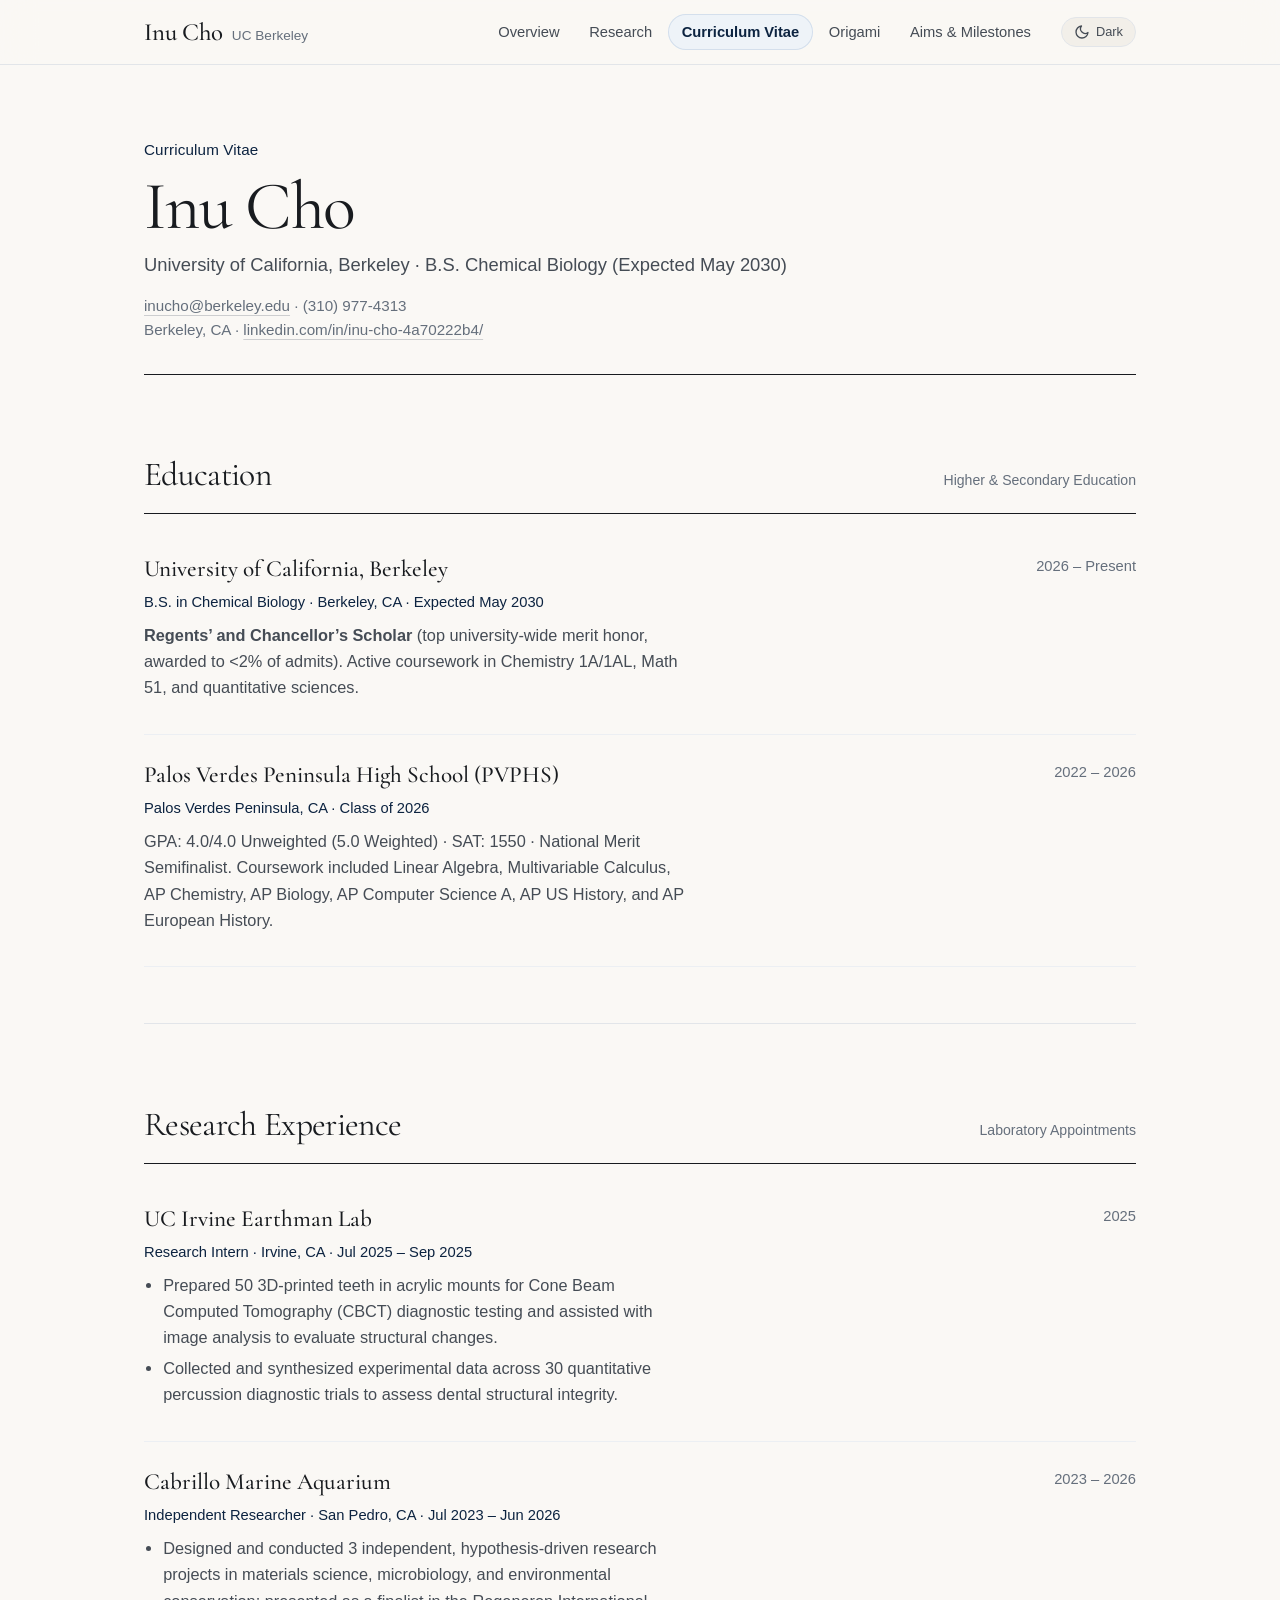
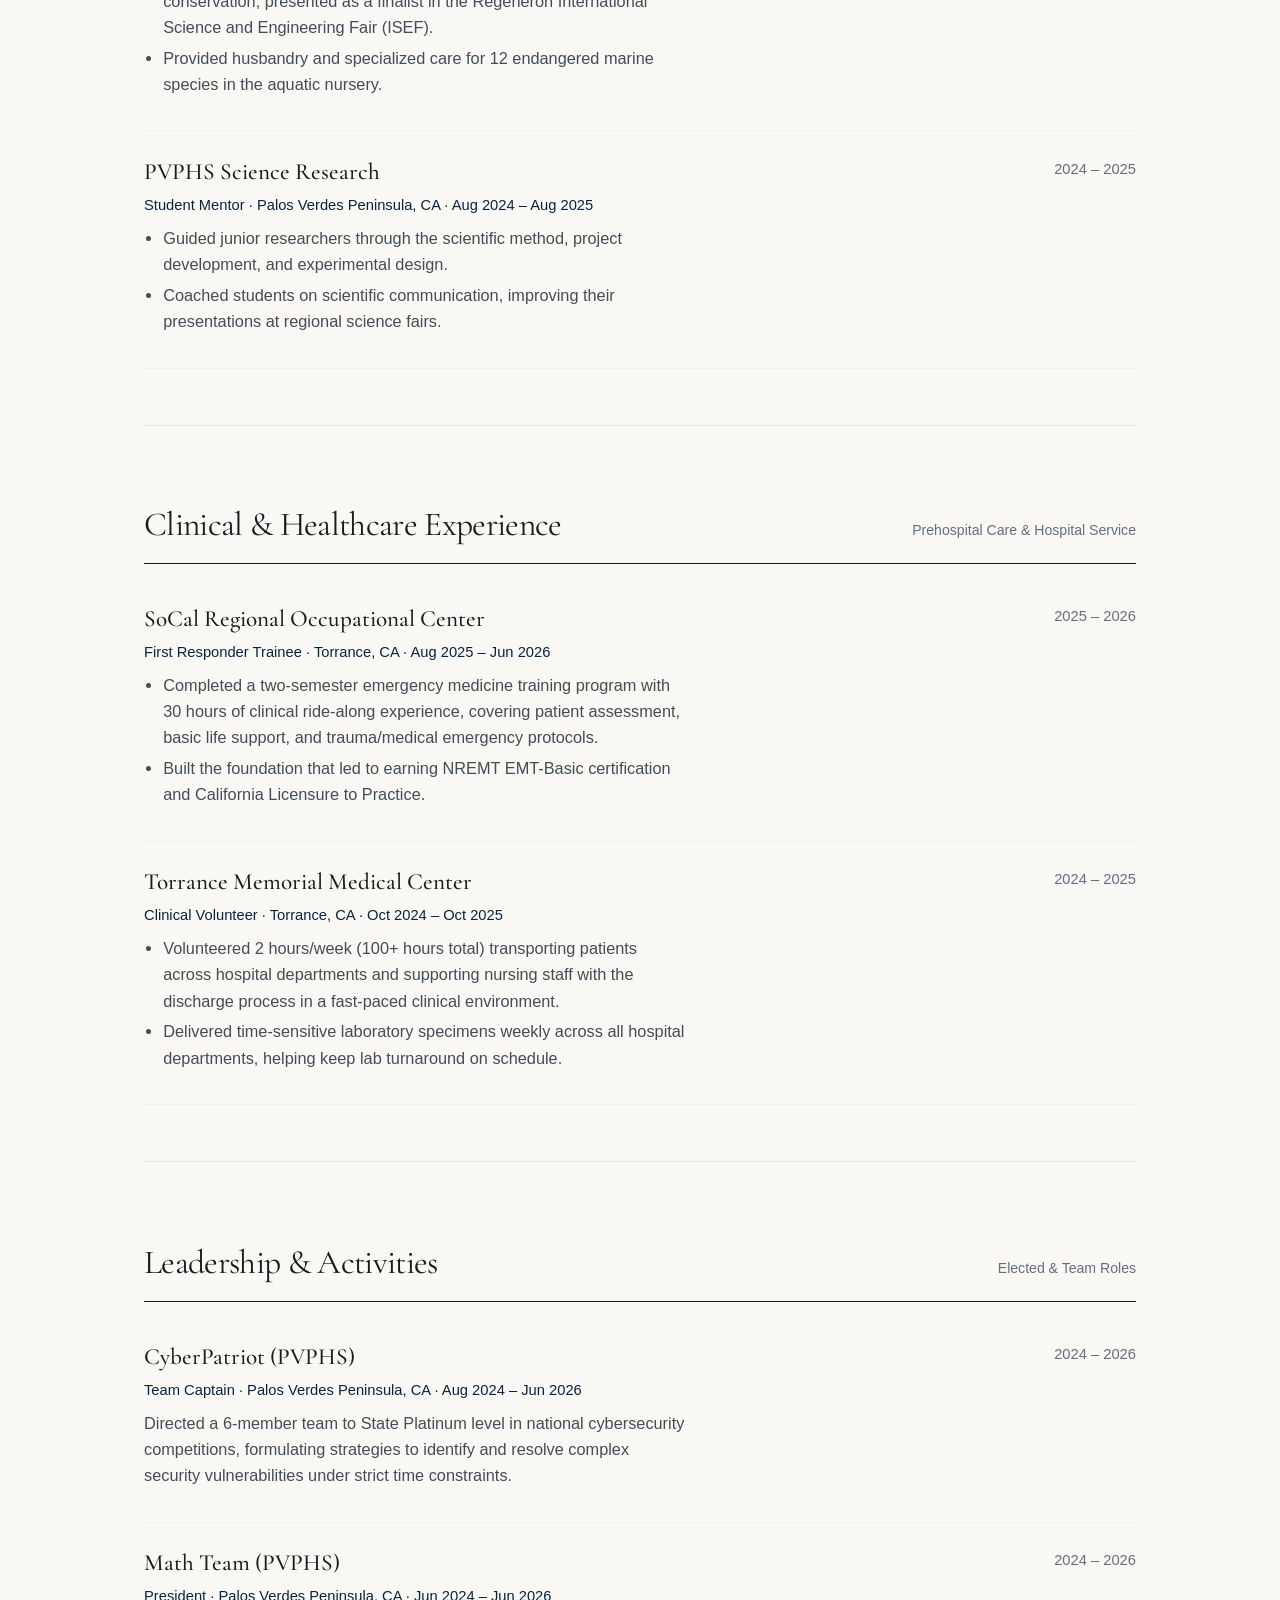
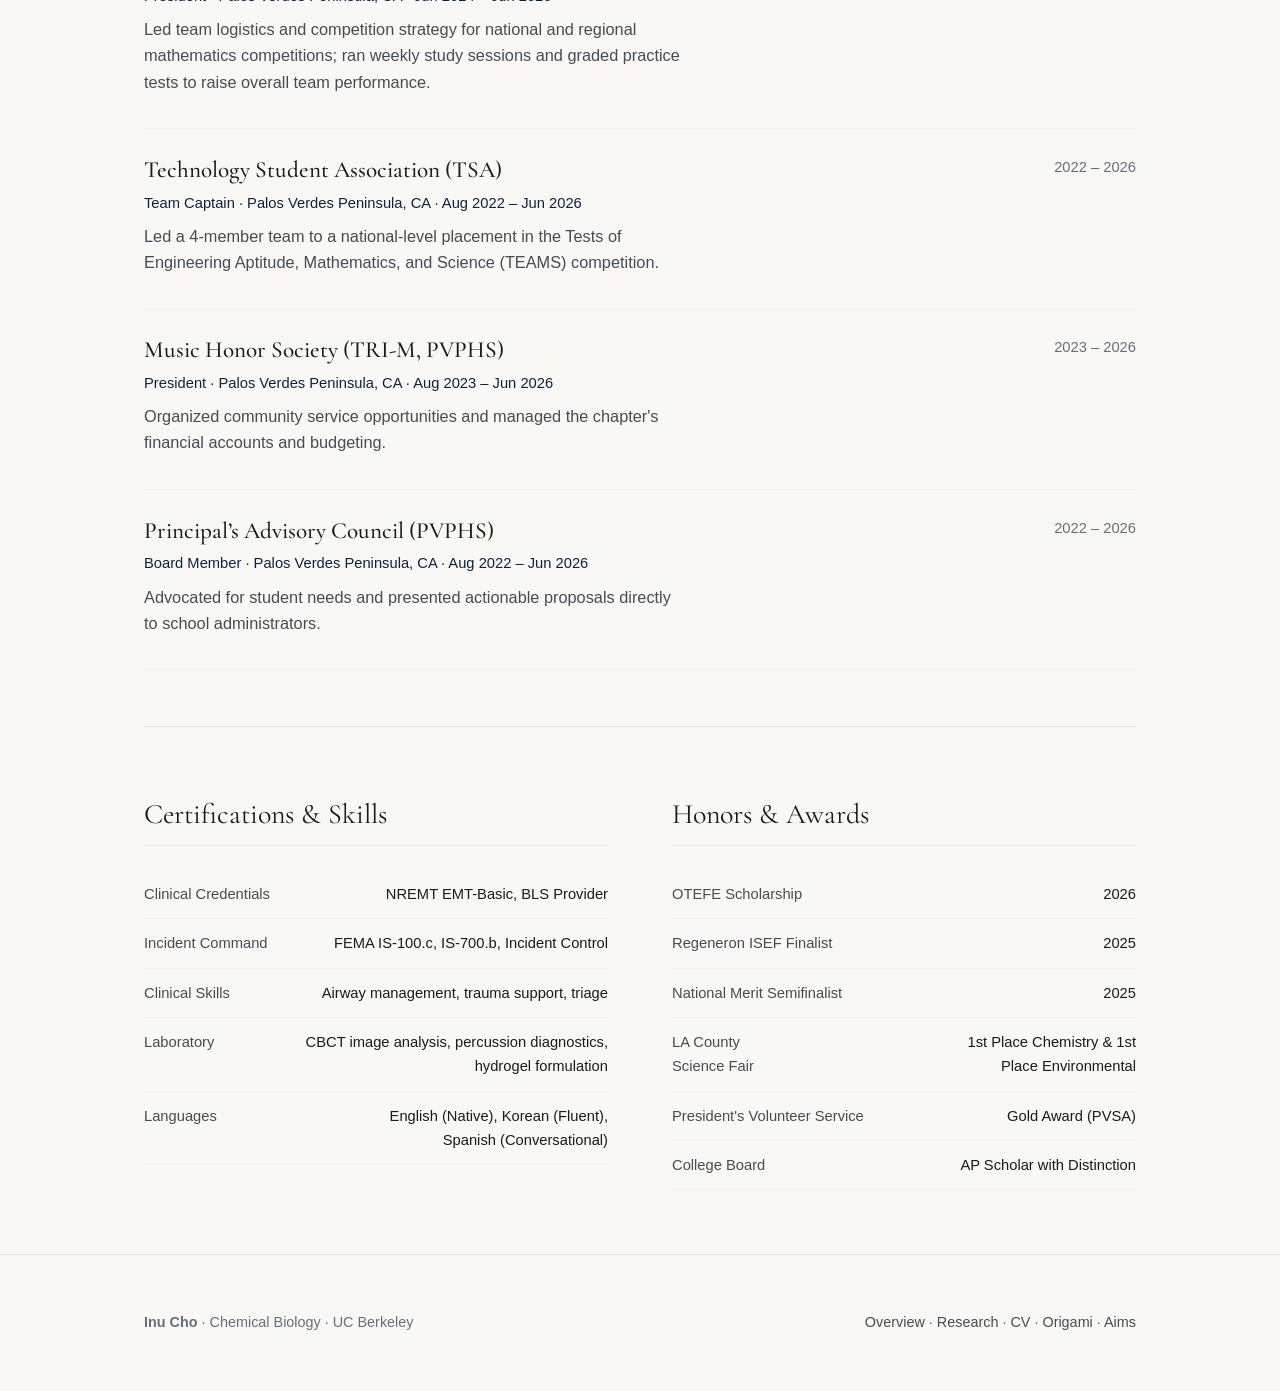
==== commit 857c5060: "Add responsive iPhone and refined desktop layouts" ====
--- a/cv.html
+++ b/cv.html
@@ -2,8 +2,13 @@
 <html lang="en">
 <head>
 <meta charset="utf-8">
-<meta name="viewport" content="width=device-width,initial-scale=1">
+<meta name="viewport" content="width=device-width,initial-scale=1,viewport-fit=cover">
 <meta name="color-scheme" content="light dark">
+<meta name="theme-color" content="#FAF8F5">
+<meta name="apple-mobile-web-app-capable" content="yes">
+<meta name="apple-mobile-web-app-status-bar-style" content="default">
+<meta name="apple-mobile-web-app-title" content="Inu Cho">
+<meta name="format-detection" content="telephone=no">
 <title>Curriculum Vitae — Inu Cho</title>
 <meta name="description" content="Curriculum Vitae of Inu Cho: Regents' and Chancellor's Scholar at UC Berkeley, NREMT-Certified EMT, researcher.">
 <link rel="icon" href="assets/favicon.svg" type="image/svg+xml">
@@ -15,12 +20,10 @@
   (function() {
     try {
       const savedTheme = localStorage.getItem('inu_theme');
-      if (savedTheme) {
-        document.documentElement.setAttribute('data-theme', savedTheme);
-      } else {
-        const prefersDark = window.matchMedia('(prefers-color-scheme: dark)').matches;
-        document.documentElement.setAttribute('data-theme', prefersDark ? 'dark' : 'light');
-      }
+      const theme = savedTheme || (window.matchMedia('(prefers-color-scheme: dark)').matches ? 'dark' : 'light');
+      document.documentElement.setAttribute('data-theme', theme);
+      const themeColor = document.querySelector('meta[name="theme-color"]');
+      if (themeColor) themeColor.setAttribute('content', theme === 'dark' ? '#0D131A' : '#FAF8F5');
     } catch (e) {}
   })();
 </script>
@@ -36,11 +39,11 @@
     </a>
     <div class="nav-cluster">
       <nav class="site-links" aria-label="Main Navigation">
-        <a href="index.html">Overview</a>
-        <a href="research.html">Research</a>
-        <a href="cv.html" aria-current="page">Curriculum Vitae</a>
-        <a href="origami.html">Origami</a>
-        <a href="goals.html">Aims &amp; Milestones</a>
+        <a href="index.html"><svg class="nav-icon" aria-hidden="true" width="24" height="24" viewBox="0 0 24 24" fill="none" stroke="currentColor" stroke-width="1.7" stroke-linecap="round" stroke-linejoin="round"><path d="M3 10.5 12 3l9 7.5"/><path d="M5 9.5V20a1 1 0 0 0 1 1h4v-6h4v6h4a1 1 0 0 0 1-1V9.5"/></svg><span class="nav-label nav-label-full">Overview</span><span class="nav-label nav-label-short" aria-hidden="true">Home</span></a>
+        <a href="research.html"><svg class="nav-icon" aria-hidden="true" width="24" height="24" viewBox="0 0 24 24" fill="none" stroke="currentColor" stroke-width="1.7" stroke-linecap="round" stroke-linejoin="round"><path d="M9 3h6"/><path d="M10 3v6.5L4.6 18.4A1.7 1.7 0 0 0 6 21h12a1.7 1.7 0 0 0 1.4-2.6L14 9.5V3"/><path d="M7.5 15h9"/></svg><span class="nav-label">Research</span></a>
+        <a href="cv.html" aria-current="page"><svg class="nav-icon" aria-hidden="true" width="24" height="24" viewBox="0 0 24 24" fill="none" stroke="currentColor" stroke-width="1.7" stroke-linecap="round" stroke-linejoin="round"><path d="M14 3H7a2 2 0 0 0-2 2v14a2 2 0 0 0 2 2h10a2 2 0 0 0 2-2V8z"/><path d="M14 3v5h5"/><path d="M9 13h6"/><path d="M9 17h6"/></svg><span class="nav-label nav-label-full">Curriculum Vitae</span><span class="nav-label nav-label-short" aria-hidden="true">CV</span></a>
+        <a href="origami.html"><svg class="nav-icon" aria-hidden="true" width="24" height="24" viewBox="0 0 24 24" fill="none" stroke="currentColor" stroke-width="1.7" stroke-linecap="round" stroke-linejoin="round"><path d="M12 3 3 12l9 9 9-9z"/><path d="M12 3v18"/><path d="M3 12h18"/></svg><span class="nav-label">Origami</span></a>
+        <a href="goals.html"><svg class="nav-icon" aria-hidden="true" width="24" height="24" viewBox="0 0 24 24" fill="none" stroke="currentColor" stroke-width="1.7" stroke-linecap="round" stroke-linejoin="round"><path d="M5 21V4"/><path d="M5 4h11l-2 4 2 4H5"/></svg><span class="nav-label nav-label-full">Aims &amp; Milestones</span><span class="nav-label nav-label-short" aria-hidden="true">Aims</span></a>
       </nav>
       <button class="theme-toggle" id="theme-toggle" type="button" aria-label="Toggle dark mode" title="Toggle dark mode">
         <svg class="theme-icon-sun" aria-hidden="true" width="16" height="16" viewBox="0 0 24 24" fill="none" stroke="currentColor" stroke-width="2" stroke-linecap="round" stroke-linejoin="round">
@@ -65,17 +68,17 @@
 
 <main class="wrap" id="main">
   <!-- CV Header: completely unified left-aligned stack -->
-  <header class="cv-page-header" style="padding: 4.5rem 0 2rem; border-bottom: 1px solid var(--ink); text-align: left;">
-    <p class="subhead" style="color: var(--navy); font-size: 0.95rem; font-weight: 500; margin: 0 0 0.5rem; text-align: left;">Curriculum Vitae</p>
-    <h1 class="cv-page-name" style="font-family: var(--font-serif); font-size: clamp(2.75rem, 6vw, 4rem); font-weight: 400; margin: 0 0 0.4rem; letter-spacing: -0.025em; color: var(--ink); text-align: left;">
+  <header class="page-header cv-page-header">
+    <p class="page-kicker">Curriculum Vitae</p>
+    <h1 class="page-title cv-page-name">
       Inu Cho
     </h1>
-    <p class="cv-page-sub" style="font-size: 1.15rem; color: var(--muted); margin: 0 0 0.85rem; text-align: left;">
+    <p class="cv-page-sub">
       University of California, Berkeley &middot; B.S. Chemical Biology (Expected May 2030)
     </p>
-    <div class="cv-contact-lines" style="font-size: 0.95rem; color: var(--faint); line-height: 1.6; text-align: left; margin: 0; padding: 0;">
-      <div style="text-align: left; margin: 0;"><a href="mailto:inucho@berkeley.edu">inucho@berkeley.edu</a> &middot; (310) 977-4313</div>
-      <div style="text-align: left; margin: 0;">Berkeley, CA &middot; <a href="https://www.linkedin.com/in/inu-cho-4a70222b4/" target="_blank" rel="noopener">linkedin.com/in/inu-cho-4a70222b4/</a></div>
+    <div class="cv-contact-lines">
+      <div><a href="mailto:inucho@berkeley.edu">inucho@berkeley.edu</a> &middot; (310) 977-4313</div>
+      <div>Berkeley, CA &middot; <a href="https://www.linkedin.com/in/inu-cho-4a70222b4/" target="_blank" rel="noopener">linkedin.com/in/inu-cho-4a70222b4/</a></div>
     </div>
   </header>
 
--- a/assets/site.css
+++ b/assets/site.css
@@ -27,6 +27,18 @@
   /* Typography */
   --font-serif: "Cormorant Garamond", "Newsreader", "Iowan Old Style", Georgia, serif;
   --font-sans:  -apple-system, BlinkMacSystemFont, "Segoe UI", Roboto, "Helvetica Neue", Arial, sans-serif;
+
+  /* Shape & layout */
+  --radius-sm:   6px;
+  --radius-md:   10px;
+  --radius-lg:   18px;
+  --gutter:      2rem;
+  --tabbar-h:    64px;    /* Floating iPhone tab bar */
+  --target-size: 24px;    /* WCAG 2.5.8 minimum; raised to 44px on touch */
+}
+
+@media (pointer: coarse) {
+  :root { --target-size: 44px; }
 }
 
 @media (prefers-color-scheme: dark) {
@@ -94,9 +106,8 @@
 
 html {
   -webkit-text-size-adjust: 100%;
+  -webkit-tap-highlight-color: transparent;
   scroll-padding-top: 5rem;
-  scroll-behavior: smooth;
-  -webkit-overflow-scrolling: touch;
 }
 
 @media (prefers-reduced-motion: no-preference) {
@@ -183,6 +194,15 @@
   min-height: 100dvh;
   display: flex;
   flex-direction: column;
+  overflow-wrap: break-word;
+}
+
+h1, h2, h3 {
+  text-wrap: balance;
+}
+
+p, li {
+  text-wrap: pretty;
 }
 
 /* Browser surface customization — custom scrollbars, selection, focus */
@@ -237,7 +257,18 @@
 .wrap {
   max-width: 66rem;
   margin: 0 auto;
-  padding: 0 2rem;
+  padding-inline:
+    max(var(--gutter), env(safe-area-inset-left, 0px))
+    max(var(--gutter), env(safe-area-inset-right, 0px));
+}
+
+@media (max-width: 760px) {
+  :root { --gutter: 1.25rem; }
+}
+
+/* The last block in <main> sits on the footer's rule; avoid a doubled line */
+main > :last-child {
+  border-bottom: 0;
 }
 
 .skip {
@@ -257,23 +288,34 @@
 
 /* ==========================================================================
    Header Navigation — Minimal, refined, perfectly aligned
+   Desktop: inline pill links. Tablet: short labels. iPhone: floating tab bar.
    ========================================================================== */
 
 .site-nav-bar {
   position: sticky;
   top: 0;
   z-index: 50;
-  background: color-mix(in srgb, var(--bg) 92%, transparent);
-  backdrop-filter: blur(12px);
-  -webkit-backdrop-filter: blur(12px);
+  padding-top: env(safe-area-inset-top, 0px);
   border-bottom: 1px solid var(--rule);
+}
+
+/* The frosted glass lives on a pseudo-element: a backdrop-filter on the
+   header itself would become the containing block for the fixed tab bar. */
+.site-nav-bar::before {
+  content: "";
+  position: absolute;
+  inset: 0;
+  z-index: -1;
+  background: color-mix(in srgb, var(--bg) 84%, transparent);
+  backdrop-filter: saturate(180%) blur(16px);
+  -webkit-backdrop-filter: saturate(180%) blur(16px);
 }
 
 .site-nav-bar .wrap {
   display: flex;
   align-items: center;
   justify-content: space-between;
-  min-height: 3.85rem;
+  min-height: 4rem;
   gap: 1.5rem;
 }
 
@@ -283,6 +325,7 @@
   gap: 0.6rem;
   text-decoration: none;
   color: var(--ink);
+  white-space: nowrap;
 }
 
 .brand .name {
@@ -302,49 +345,67 @@
 .nav-cluster {
   display: flex;
   align-items: center;
-  gap: 1.5rem;
+  gap: 1rem;
 }
 
 .site-links {
   display: flex;
-  gap: 1.6rem;
+  align-items: center;
+  gap: 0.15rem;
   font-size: 0.92rem;
 }
 
 .site-links a {
+  display: inline-flex;
+  align-items: center;
+  gap: 0.4rem;
+  min-block-size: max(2.25rem, var(--target-size));
+  padding: 0 0.85rem;
+  border-radius: 999px;
   text-decoration: none;
   color: var(--muted);
-  padding: 0.35rem 0;
-  border-bottom: 2px solid transparent;
-  transition: color 0.15s ease, border-color 0.15s ease;
-}
-
-.site-links a:hover {
-  color: var(--ink);
+  white-space: nowrap;
+  transition: color 0.15s ease, background-color 0.15s ease, transform 0.15s ease;
+}
+
+@media (hover: hover) {
+  .site-links a:hover {
+    color: var(--ink);
+    background: var(--surface);
+  }
 }
 
 .site-links a[aria-current="page"] {
   color: var(--navy);
-  font-weight: 500;
-  border-bottom-color: var(--navy);
+  font-weight: 600;
+  background: var(--navy-wash);
+  box-shadow: inset 0 0 0 1px var(--navy-border);
+}
+
+.nav-icon,
+.nav-label-short {
+  display: none;
 }
 
 /* Tasteful Theme Switcher */
 .theme-toggle {
   display: inline-flex;
   align-items: center;
+  justify-content: center;
   gap: 0.4rem;
+  min-block-size: var(--target-size);
+  min-inline-size: var(--target-size);
   background: var(--surface);
   color: var(--muted);
   border: 1px solid var(--rule);
-  padding: 0.35rem 0.65rem;
+  padding: 0.4rem 0.75rem;
   border-radius: 999px;
   font-family: inherit;
   font-size: 0.8rem;
   font-weight: 500;
   cursor: pointer;
   line-height: 1;
-  transition: background-color 0.15s ease, color 0.15s ease, border-color 0.15s ease;
+  transition: background-color 0.15s ease, color 0.15s ease, border-color 0.15s ease, transform 0.15s ease;
 }
 
 .theme-toggle:hover {
@@ -381,22 +442,142 @@
   }
 }
 
-@media (max-width: 768px) {
+/* Visually hidden, still announced (keeps each link's full accessible name) */
+.visually-hidden {
+  position: absolute;
+  inline-size: 1px;
+  block-size: 1px;
+  overflow: hidden;
+  clip-path: inset(50%);
+  white-space: nowrap;
+}
+
+/* Tablet & small laptops: short labels so the row never wraps */
+@media (max-width: 1040px) {
+  .site-links .nav-label-full {
+    position: absolute;
+    inline-size: 1px;
+    block-size: 1px;
+    overflow: hidden;
+    clip-path: inset(50%);
+    white-space: nowrap;
+  }
+  .site-links .nav-label-short {
+    display: inline;
+  }
+  .site-links a {
+    padding: 0 0.75rem;
+  }
+}
+
+/* iPhone: compact top bar + floating glass tab bar */
+@media (max-width: 760px) {
+  html {
+    scroll-padding-top: 4rem;
+    scroll-padding-bottom: calc(var(--tabbar-h) + 1.5rem + env(safe-area-inset-bottom, 0px));
+  }
+
   .site-nav-bar .wrap {
+    min-height: 3.4rem;
+    gap: 1rem;
+  }
+
+  .brand .name {
+    font-size: 1.45rem;
+  }
+
+  .brand .role {
+    font-size: 0.78rem;
+  }
+
+  .site-links {
+    position: fixed;
+    z-index: 60;
+    left: max(0.75rem, env(safe-area-inset-left, 0px));
+    right: max(0.75rem, env(safe-area-inset-right, 0px));
+    bottom: max(0.75rem, env(safe-area-inset-bottom, 0px));
+    max-inline-size: 28rem;
+    margin-inline: auto;
+    block-size: var(--tabbar-h);
+    padding: 0.35rem;
+    gap: 0.15rem;
+    justify-content: space-between;
+    background: color-mix(in srgb, var(--card-bg) 74%, transparent);
+    backdrop-filter: saturate(180%) blur(20px);
+    -webkit-backdrop-filter: saturate(180%) blur(20px);
+    border: 1px solid color-mix(in srgb, var(--rule) 80%, transparent);
+    border-radius: 999px;
+    box-shadow:
+      0 12px 32px rgba(12, 35, 64, 0.16),
+      0 2px 6px rgba(12, 35, 64, 0.08),
+      inset 0 1px 0 color-mix(in srgb, #FFFFFF 40%, transparent);
+  }
+
+  .site-links a {
+    flex: 1 1 0;
     flex-direction: column;
-    align-items: flex-start;
-    padding-block: 0.85rem;
-    gap: 0.75rem;
-  }
-  .nav-cluster {
-    width: 100%;
-    justify-content: space-between;
-    gap: 1rem;
-    flex-wrap: wrap;
-  }
-  .site-links {
-    gap: 1.15rem;
-    flex-wrap: wrap;
+    justify-content: center;
+    gap: 0.15rem;
+    min-block-size: 44px;
+    block-size: 100%;
+    padding: 0;
+    border-radius: 999px;
+    font-size: 0.66rem;
+    font-weight: 500;
+    letter-spacing: 0.01em;
+    color: var(--faint);
+  }
+
+  .site-links a[aria-current="page"] {
+    color: var(--navy);
+    font-weight: 600;
+  }
+
+  .site-links a:active {
+    transform: scale(0.94);
+  }
+
+  .nav-icon {
+    display: block;
+    inline-size: 22px;
+    block-size: 22px;
+  }
+
+  .site-links a[aria-current="page"] .nav-icon {
+    stroke-width: 2.1;
+  }
+
+  .theme-toggle {
+    inline-size: 2.5rem;
+    block-size: 2.5rem;
+    min-inline-size: 2.5rem;
+    padding: 0;
+  }
+
+  .theme-toggle-text {
+    position: absolute;
+    inline-size: 1px;
+    block-size: 1px;
+    overflow: hidden;
+    clip-path: inset(50%);
+    white-space: nowrap;
+  }
+
+  .theme-toggle:active {
+    transform: scale(0.92);
+  }
+}
+
+@media (max-width: 760px) and (pointer: coarse) {
+  .theme-toggle {
+    inline-size: 2.75rem;
+    block-size: 2.75rem;
+  }
+}
+
+@media (forced-colors: active) {
+  .site-links a[aria-current="page"] {
+    outline: 2px solid CanvasText;
   }
 }
 
@@ -407,7 +588,7 @@
 .hero-profile {
   padding: 4.5rem 0 3.25rem;
   display: grid;
-  grid-template-columns: 1fr 200px;
+  grid-template-columns: 1fr 210px;
   gap: 4rem;
   align-items: center;
   border-bottom: 1px solid var(--rule);
@@ -449,22 +630,39 @@
 .btn {
   display: inline-flex;
   align-items: center;
+  justify-content: center;
   gap: 0.45rem;
+  min-block-size: var(--target-size);
   padding: 0.65rem 1.35rem;
-  border-radius: 4px;
+  border-radius: var(--radius-sm);
   font-weight: 500;
   text-decoration: none;
-  transition: all 0.15s ease;
+  transition: background-color 0.15s ease, border-color 0.15s ease, color 0.15s ease, transform 0.15s ease, box-shadow 0.15s ease;
+}
+
+.btn:active {
+  transform: scale(0.97);
+}
+
+.btn-small {
+  font-size: 0.85rem;
+  padding: 0.5rem 1rem;
 }
 
 .btn-primary {
   background: var(--navy);
   color: #FFFFFF;
   border: 1px solid var(--navy);
+  box-shadow: 0 1px 2px rgba(12, 35, 64, 0.12), 0 4px 12px rgba(12, 35, 64, 0.12);
 }
 .btn-primary:hover {
   background: color-mix(in srgb, var(--navy) 85%, black);
   color: #FFFFFF;
+}
+
+:root[data-theme="dark"] .btn-primary,
+:root[data-theme="dark"] .btn-primary:hover {
+  color: #0D131A;
 }
 
 .btn-secondary {
@@ -478,16 +676,16 @@
 }
 
 .portrait-wrapper {
-  width: 190px;
+  width: 210px;
   margin-left: auto;
 }
 
 .portrait-photo {
   width: 100%;
   aspect-ratio: 4 / 5;
-  border-radius: 4px;
+  border-radius: var(--radius-md);
   object-fit: cover;
-  box-shadow: 0 4px 16px rgba(0, 0, 0, 0.04);
+  box-shadow: 0 0 0 1px var(--rule), var(--shadow-md);
 }
 
 @media (max-width: 820px) {
@@ -500,6 +698,63 @@
     order: -1;
     margin-left: 0;
     width: 150px;
+  }
+}
+
+/* iPhone: centered profile card, round portrait, full-width actions */
+@media (max-width: 760px) {
+  .hero-profile {
+    gap: 1.35rem;
+    padding: 2.25rem 0 1.75rem;
+    text-align: center;
+    justify-items: center;
+    border-bottom: 0;
+  }
+  .portrait-wrapper {
+    width: 128px;
+    margin: 0 auto;
+  }
+  .portrait-photo {
+    aspect-ratio: 1;
+    border-radius: 50%;
+    object-position: center 30%;
+    box-shadow:
+      0 0 0 4px var(--bg),
+      0 0 0 5px var(--navy-border),
+      0 14px 34px rgba(12, 35, 64, 0.2);
+  }
+  .hero-profile .subhead {
+    font-size: 0.74rem;
+    font-weight: 600;
+    text-transform: uppercase;
+    letter-spacing: 0.08em;
+    line-height: 1.5;
+    margin: 0 auto 0.6rem;
+    max-width: 30ch;
+  }
+  h1.hero-title {
+    font-size: 3.15rem;
+    margin-bottom: 0.75rem;
+  }
+  .hero-bio {
+    font-size: 1.04rem;
+    line-height: 1.6;
+    margin: 0 auto 1.6rem;
+  }
+  .hero-actions {
+    display: grid;
+    grid-template-columns: 1fr 1fr;
+    gap: 0.6rem;
+    width: 100%;
+  }
+  .hero-actions .btn {
+    min-block-size: 48px;
+    border-radius: 14px;
+    font-size: 0.95rem;
+    padding: 0.6rem 1rem;
+  }
+  .hero-actions .btn-primary {
+    grid-column: 1 / -1;
   }
 }
 
@@ -539,6 +794,31 @@
   }
 }
 
+@media (max-width: 760px) {
+  .current-status {
+    gap: 0.4rem;
+    padding: 1.1rem 1.25rem 1.2rem;
+    background: var(--navy-wash);
+    border: 1px solid var(--navy-border);
+    border-radius: var(--radius-lg);
+    font-size: 0.95rem;
+  }
+  .status-tag {
+    display: inline-flex;
+    align-items: center;
+    gap: 0.45rem;
+    font-size: 0.72rem;
+  }
+  .status-tag::before {
+    content: "";
+    inline-size: 7px;
+    block-size: 7px;
+    border-radius: 50%;
+    background: var(--navy);
+    box-shadow: 0 0 0 3px color-mix(in srgb, var(--navy) 22%, transparent);
+  }
+}
+
 /* ==========================================================================
    Editorial Content Sections & Clean Lists
    ========================================================================== */
@@ -645,6 +925,80 @@
   .editorial-list .item-date {
     text-align: left;
     margin-top: 0.25rem;
+  }
+}
+
+/* iPhone: each entry becomes a soft card, date leads as an eyebrow */
+@media (max-width: 760px) {
+  .content-section {
+    padding: 2.75rem 0 1.5rem;
+    border-bottom: 0;
+  }
+  .section-head {
+    flex-wrap: wrap;
+    gap: 0.25rem 1rem;
+    margin-bottom: 1.15rem;
+    padding-bottom: 0.55rem;
+    border-bottom-color: var(--rule);
+  }
+  .section-head h2 {
+    font-size: 1.85rem;
+  }
+  .section-head .section-note {
+    font-size: 0.82rem;
+  }
+  .editorial-list > li {
+    display: flex;
+    flex-direction: column;
+    gap: 0;
+    padding: 1.1rem 1.2rem 1.2rem;
+    margin-bottom: 0.75rem;
+    background: var(--card-bg);
+    border: 1px solid var(--rule);
+    border-radius: var(--radius-lg);
+    box-shadow: var(--shadow-sm);
+  }
+  .editorial-list > li:first-child {
+    padding-top: 1.1rem;
+  }
+  .editorial-list .item-date {
+    order: -1;
+    margin: 0 0 0.3rem;
+    font-size: 0.72rem;
+    font-weight: 600;
+    letter-spacing: 0.07em;
+    text-transform: uppercase;
+    color: var(--faint);
+  }
+  .editorial-list .item-heading {
+    font-size: 1.32rem;
+    line-height: 1.25;
+  }
+  .editorial-list .item-meta {
+    font-size: 0.85rem;
+    line-height: 1.45;
+  }
+  .editorial-list .item-desc {
+    font-size: 0.97rem;
+    margin-bottom: 0.25rem;
+  }
+  .editorial-list .item-desc:last-child {
+    margin-bottom: 0;
+  }
+  .editorial-list .item-badges {
+    gap: 0.4rem;
+    margin-top: 0.6rem;
+  }
+  .editorial-list .item-badges span:nth-child(even) {
+    display: none;
+  }
+  .editorial-list .item-badges span {
+    padding: 0.22rem 0.65rem;
+    border-radius: 999px;
+    background: var(--surface);
+    color: var(--muted);
+    font-size: 0.76rem;
+    line-height: 1.35;
   }
 }
 
@@ -680,6 +1034,7 @@
 .info-rows li {
   display: flex;
   justify-content: space-between;
+  gap: 1.5rem;
   padding: 0.75rem 0;
   border-bottom: 1px solid var(--rule-subtle);
   font-size: 0.92rem;
@@ -698,6 +1053,58 @@
   .grid-two-col {
     grid-template-columns: 1fr;
     gap: 2.5rem;
+  }
+}
+
+/* iPhone: grouped, settings-style lists */
+@media (max-width: 760px) {
+  .grid-two-col {
+    padding: 2.75rem 0 1.5rem;
+    border-bottom: 0;
+  }
+  .grid-col h3 {
+    font-size: 1.6rem;
+    margin-bottom: 0.9rem;
+  }
+  .grid-col p {
+    font-size: 1rem;
+  }
+  .info-rows {
+    margin-top: 1.1rem;
+    background: var(--card-bg);
+    border: 1px solid var(--rule);
+    border-radius: var(--radius-lg);
+    box-shadow: var(--shadow-sm);
+    overflow: hidden;
+  }
+  .info-rows li {
+    flex-direction: column;
+    gap: 0.1rem;
+    padding: 0.8rem 1.15rem;
+  }
+  .info-rows li:last-child {
+    border-bottom: 0;
+  }
+  .info-rows .label {
+    font-size: 0.76rem;
+    color: var(--faint);
+  }
+  .info-rows .val {
+    text-align: left;
+    font-size: 0.95rem;
+  }
+  .timeline-flow {
+    padding-left: 1.5rem;
+    margin-left: 0.35rem;
+  }
+  .timeline-step::before {
+    left: -1.85rem;
+  }
+  .timeline-step .step-title {
+    font-size: 1.28rem;
+  }
+  .timeline-step .step-detail {
+    font-size: 0.96rem;
   }
 }
 
@@ -765,7 +1172,7 @@
 .origami-card {
   background: var(--card-bg);
   border: 1px solid var(--rule);
-  border-radius: 2px;
+  border-radius: var(--radius-md);
   overflow: hidden;
   display: flex;
   flex-direction: column;
@@ -1000,23 +1407,248 @@
   }
 }
 
+@media (max-width: 760px) {
+  .origami-grid {
+    gap: 1.1rem;
+    margin-top: 0.25rem;
+  }
+  .origami-card {
+    border-radius: var(--radius-lg);
+    box-shadow: var(--shadow-sm);
+  }
+  .origami-body {
+    padding: 1.1rem 1.25rem 1.3rem;
+  }
+  .origami-title {
+    font-size: 1.45rem;
+    margin-bottom: 0.65rem;
+  }
+  .origami-specs {
+    margin-bottom: 0.75rem;
+  }
+  .origami-spec-pill {
+    border-radius: 999px;
+    padding: 0.2rem 0.65rem;
+  }
+  .origami-analysis {
+    font-size: 0.95rem;
+  }
+
+  /* Full-screen photo viewer */
+  .plate-lightbox {
+    inline-size: 100%;
+    block-size: 100%;
+    max-inline-size: 100%;
+    max-block-size: 100%;
+    margin: 0;
+    border: 0;
+    border-radius: 0;
+    background: #000000;
+    color: #FFFFFF;
+  }
+  .lightbox-inner {
+    block-size: 100%;
+    max-block-size: none;
+  }
+  .lightbox-header {
+    align-items: flex-start;
+    gap: 1rem;
+    padding:
+      calc(0.75rem + env(safe-area-inset-top, 0px))
+      max(1rem, env(safe-area-inset-right, 0px))
+      0.75rem
+      max(1rem, env(safe-area-inset-left, 0px));
+    background: #000000;
+    border-bottom-color: #222222;
+  }
+  .lightbox-title {
+    color: #FFFFFF;
+  }
+  .lightbox-meta {
+    display: block;
+    margin: 0.15rem 0 0;
+    color: #A8B0BA;
+  }
+  .lightbox-close {
+    flex-shrink: 0;
+    color: #FFFFFF;
+    border-color: #3A3A3A;
+  }
+  .lightbox-body {
+    flex: 1;
+    padding: 0 0 env(safe-area-inset-bottom, 0px);
+  }
+  .lightbox-img {
+    max-block-size: 100%;
+  }
+}
+
+@media (pointer: coarse) {
+  .lightbox-close {
+    inline-size: 2.75rem;
+    block-size: 2.75rem;
+  }
+}
+
+/* ==========================================================================
+   Page Headers — shared by Research, CV, Origami, Aims
+   ========================================================================== */
+
+.page-header {
+  padding: 4.5rem 0 2rem;
+  border-bottom: 1px solid var(--ink);
+}
+
+.page-kicker {
+  color: var(--navy);
+  font-size: 0.95rem;
+  font-weight: 500;
+  letter-spacing: 0.01em;
+  margin: 0 0 0.5rem;
+}
+
+.page-title {
+  font-family: var(--font-serif);
+  font-size: clamp(2.75rem, 6vw, 4.25rem);
+  font-weight: 400;
+  line-height: 1.08;
+  letter-spacing: -0.025em;
+  margin: 0 0 1rem;
+  color: var(--ink);
+}
+
+.page-lede {
+  font-size: 1.2rem;
+  color: var(--muted);
+  line-height: 1.6;
+  max-width: 58ch;
+  margin: 0;
+}
+
+@media (max-width: 760px) {
+  .page-header {
+    padding: 2.5rem 0 1.5rem;
+    border-bottom-color: var(--rule);
+  }
+  .page-kicker {
+    font-size: 0.74rem;
+    font-weight: 600;
+    text-transform: uppercase;
+    letter-spacing: 0.08em;
+  }
+  .page-title {
+    font-size: 2.85rem;
+    margin-bottom: 0.65rem;
+  }
+  .page-lede {
+    font-size: 1.04rem;
+  }
+}
+
+/* ==========================================================================
+   Featured Card — Home page origami teaser
+   ========================================================================== */
+
+.feature-card {
+  display: grid;
+  grid-template-columns: minmax(0, 300px) 1fr;
+  gap: 2.25rem;
+  align-items: center;
+  padding: 1.5rem;
+  background: var(--card-bg);
+  border: 1px solid var(--rule);
+  border-radius: var(--radius-md);
+  transition: border-color 0.2s ease, box-shadow 0.2s ease;
+}
+
+.feature-card:hover {
+  border-color: var(--navy-border);
+  box-shadow: var(--shadow-md);
+}
+
+.feature-media {
+  display: block;
+  overflow: hidden;
+  border-radius: var(--radius-sm);
+  background: var(--surface);
+}
+
+.feature-media img {
+  width: 100%;
+  aspect-ratio: 4 / 3;
+  object-fit: cover;
+  transition: transform 0.35s ease;
+}
+
+.feature-card:hover .feature-media img {
+  transform: scale(1.03);
+}
+
+.feature-kicker {
+  font-size: 0.75rem;
+  font-weight: 600;
+  letter-spacing: 0.08em;
+  text-transform: uppercase;
+  color: var(--faint);
+}
+
+.feature-title {
+  font-family: var(--font-serif);
+  font-size: 1.75rem;
+  font-weight: 500;
+  line-height: 1.2;
+  margin: 0.35rem 0 0.6rem;
+  color: var(--ink);
+}
+
+.feature-title a {
+  text-decoration: none;
+}
+
+.feature-desc {
+  color: var(--muted);
+  font-size: 1.02rem;
+  line-height: 1.6;
+  margin: 0 0 1.25rem;
+}
+
+@media (max-width: 760px) {
+  .feature-card {
+    grid-template-columns: 1fr;
+    gap: 1.1rem;
+    padding: 0.7rem 0.7rem 1.25rem;
+    border-radius: var(--radius-lg);
+    box-shadow: var(--shadow-sm);
+  }
+  .feature-media {
+    border-radius: 12px;
+  }
+  .feature-body {
+    padding: 0 0.55rem;
+  }
+  .feature-title {
+    font-size: 1.5rem;
+  }
+  .feature-desc {
+    font-size: 0.97rem;
+  }
+  .feature-body .btn {
+    width: 100%;
+    min-block-size: 46px;
+    border-radius: 12px;
+  }
+}
+
 /* ==========================================================================
    CV Page Header — Unified left-aligned editorial stack
    ========================================================================== */
 
 .cv-page-header {
-  padding: 4.5rem 0 2rem;
-  border-bottom: 1px solid var(--ink);
   text-align: left;
 }
 
 .cv-page-name {
-  font-family: var(--font-serif);
-  font-size: clamp(2.75rem, 6vw, 4rem);
-  font-weight: 400;
-  margin: 0 0 0.4rem;
-  letter-spacing: -0.025em;
-  color: var(--ink);
+  margin-bottom: 0.4rem;
   text-align: left;
 }
 
@@ -1025,6 +1657,13 @@
   color: var(--muted);
   margin: 0 0 0.85rem;
   text-align: left;
+}
+
+@media (max-width: 760px) {
+  .cv-page-sub {
+    font-size: 1rem;
+    line-height: 1.5;
+  }
 }
 
 .cv-contact-lines,
@@ -1117,6 +1756,19 @@
 .site-footer a:hover {
   color: var(--navy);
   text-decoration: underline;
+}
+
+@media (max-width: 760px) {
+  .site-footer {
+    padding: 2.25rem 0 calc(var(--tabbar-h) + 2.5rem + env(safe-area-inset-bottom, 0px));
+    font-size: 0.85rem;
+    text-align: center;
+  }
+  .site-footer .wrap {
+    flex-direction: column;
+    justify-content: center;
+    gap: 0.6rem;
+  }
 }
 
 /* ==========================================================================
